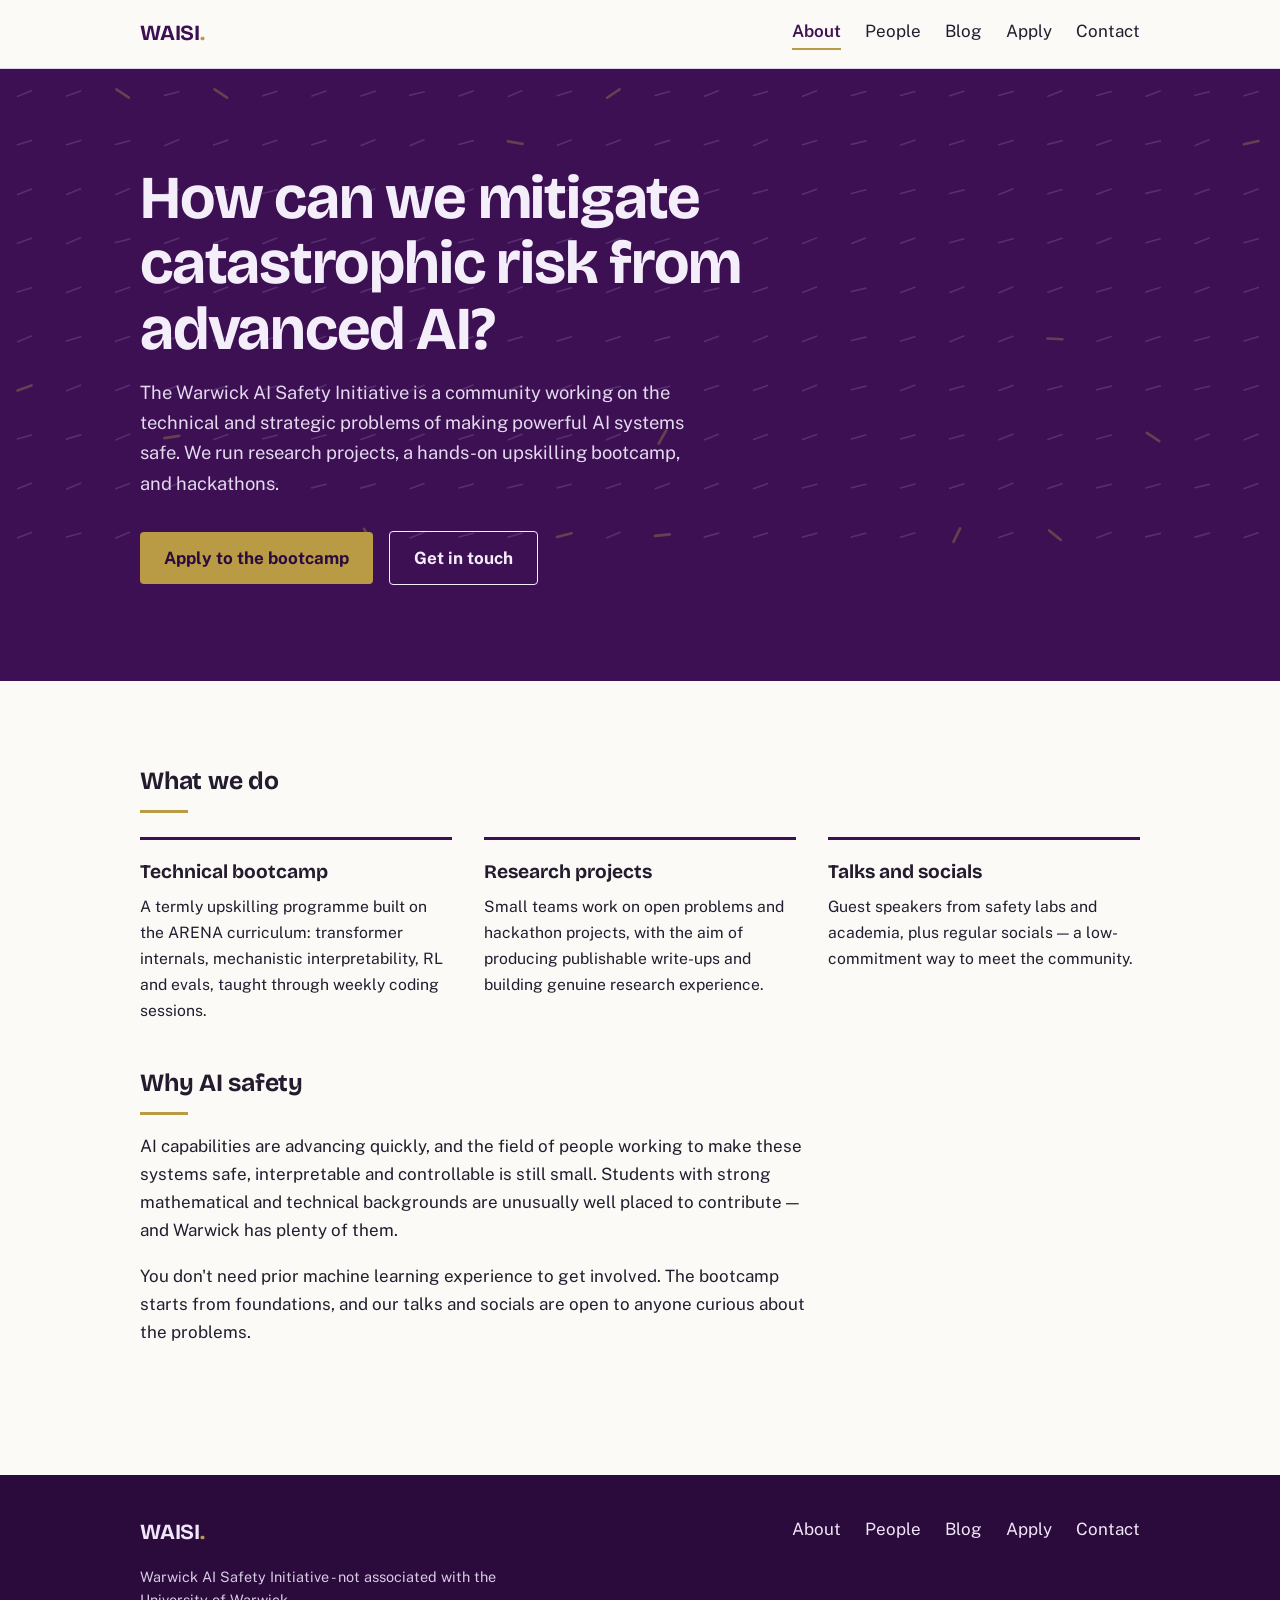
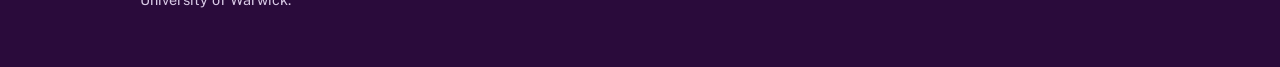
==== index.html @ fafcf180 "Add files via upload" ====
<!DOCTYPE html>
<html lang="en-GB">
<head>
  <meta charset="UTF-8">
  <meta name="viewport" content="width=device-width, initial-scale=1.0">
  <title>Warwick AI Safety Initiative</title>
  <meta name="description" content="WAISI is the University of Warwick's student group for technical AI safety: reading groups, an ARENA-based bootcamp, talks and research projects.">
  <link rel="preconnect" href="https://fonts.googleapis.com">
  <link href="https://fonts.googleapis.com/css2?family=Bricolage+Grotesque:wght@500;700&family=Public+Sans:wght@400;600;700&display=swap" rel="stylesheet">
  <link rel="icon" type="image/svg+xml" href="logo.svg">
  <link rel="stylesheet" href="style.css">
</head>
<body>

<header class="site-header">
  <div class="inner">
    <a class="wordmark" href="index.html">WAISI<span>.</span></a>
    <nav class="site-nav" aria-label="Main">
      <a href="index.html" aria-current="page">About</a>
      <a href="people.html">People</a>
      <a href="https://waisi.substack.com">Blog</a>
      <a href="apply.html">Apply</a>
      <a href="contact.html">Contact</a>
    </nav>
  </div>
</header>

<section class="hero">
  <!-- Decorative "alignment field": tick marks that mostly agree, a few that don't -->
  <svg class="field" id="alignment-field" aria-hidden="true" preserveAspectRatio="xMidYMid slice"></svg>
  <div class="inner">
    <h1>How can we mitigate catastrophic risk from advanced AI?</h1>
    <p>The Warwick AI Safety Initiative is a community working on the technical and strategic problems of making powerful AI systems safe. We run research projects, a hands-on upskilling bootcamp, and hackathons.</p>
    <a class="button" href="apply.html">Apply to the bootcamp</a>
    <a class="button quiet" href="contact.html">Get in touch</a>
  </div>
</section>

<main>
  <h2>What we do</h2>
  <div class="activities">
    <div class="activity">
      <h3>Technical bootcamp</h3>
      <p>A termly upskilling programme built on the ARENA curriculum: transformer internals, mechanistic interpretability, RL and evals, taught through weekly coding sessions.</p>
    </div>
    <div class="activity">
      <h3>Research projects</h3>
      <p>Small teams work on open problems and hackathon projects, with the aim of producing publishable write-ups and building genuine research experience.</p>
    </div>
    <div class="activity">
      <h3>Talks and socials</h3>
      <p>Guest speakers from safety labs and academia, plus regular socials — a low-commitment way to meet the community.</p>
    </div>
  </div>

  <h2>Why AI safety</h2>
  <p>AI capabilities are advancing quickly, and the field of people working to make these systems safe, interpretable and controllable is still small. Students with strong mathematical and technical backgrounds are unusually well placed to contribute — and Warwick has plenty of them.</p>
  <p>You don't need prior machine learning experience to get involved. The bootcamp starts from foundations, and our talks and socials are open to anyone curious about the problems.</p>
</main>

<footer class="site-footer">
  <div class="inner">
    <div>
      <a class="wordmark" href="index.html" style="color:#f0e6f8">WAISI<span>.</span></a>
      <p class="fine">Warwick AI Safety Initiative - not associated with the University of Warwick.</p>
    </div>
    <nav class="site-nav" aria-label="Footer">
      <a href="index.html">About</a>
      <a href="people.html">People</a>
      <a href="https://waisi.substack.com">Blog</a>
      <a href="apply.html">Apply</a>
      <a href="contact.html">Contact</a>
    </nav>
  </div>
</footer>

<script>
/* Hero tick-mark field. Marks near the pointer turn gold and rotate,
   then ease back when it moves away. Decorative only. */
(function () {
  var svg = document.getElementById("alignment-field");
  var hero = document.querySelector(".hero");
  if (!svg || !hero) return;

  var W = 1200, H = 480, gap = 46, len = 14;
  var GOLD = "#b99a45", MUTED = "#8a6aa6";
  var TOUCH = 42;        /* marks this close to the pointer always react (SVG units) */
  var RADIUS = 120;      /* a few "keen" marks also react out to this distance */
  var KEEN = 0.18;       /* fraction of marks that are keen */
  var EXTRA_TURN = 38;   /* max additional rotation in degrees */

  svg.setAttribute("viewBox", "0 0 " + W + " " + H);
  var ns = "http://www.w3.org/2000/svg";
  var marks = [];

  for (var y = gap / 2; y < H; y += gap) {
    for (var x = gap / 2; x < W; x += gap) {
      var stray = Math.random() < 0.07;
      var angle = stray ? Math.random() * 180 : -18 + (Math.random() * 10 - 5);
      var line = document.createElementNS(ns, "line");
      line.setAttribute("x1", -len / 2); line.setAttribute("y1", 0);
      line.setAttribute("x2", len / 2);  line.setAttribute("y2", 0);
      line.style.stroke = stray ? GOLD : MUTED;
      line.style.strokeWidth = stray ? 2.5 : 1.5;
      line.setAttribute("stroke-linecap", "round");
      line.style.transform = "translate(" + x + "px," + y + "px) rotate(" + angle + "deg)";
      line.style.transition = "transform .35s ease, stroke .5s ease, stroke-width .5s ease";
      svg.appendChild(line);
      marks.push({ el: line, x: x, y: y, angle: angle, stray: stray, keen: Math.random() < KEEN });
    }
  }

  if (window.matchMedia("(prefers-reduced-motion: reduce)").matches) return;

  var pt = svg.createSVGPoint(), raf = null, pending = null;

  function apply(e) {
    pt.x = e.clientX; pt.y = e.clientY;
    var ctm = svg.getScreenCTM();
    if (!ctm) return;
    var p = pt.matrixTransform(ctm.inverse());
    for (var i = 0; i < marks.length; i++) {
      var m = marks[i];
      var d = Math.hypot(m.x - p.x, m.y - p.y);
      var reach = m.keen ? RADIUS : TOUCH;
      if (d < reach) {
        var t = 1 - d / reach;
        m.el.style.transform = "translate(" + m.x + "px," + m.y + "px) rotate(" + (m.angle + t * EXTRA_TURN) + "deg)";
        m.el.style.stroke = GOLD;
        m.el.style.strokeWidth = 2.5;
      } else if (!m.stray) {
        m.el.style.transform = "translate(" + m.x + "px," + m.y + "px) rotate(" + m.angle + "deg)";
        m.el.style.stroke = MUTED;
        m.el.style.strokeWidth = 1.5;
      }
    }
  }

  hero.addEventListener("pointermove", function (e) {
    pending = e;
    if (raf) return;
    raf = requestAnimationFrame(function () { raf = null; if (pending) apply(pending); });
  });

  hero.addEventListener("pointerleave", function () {
    for (var i = 0; i < marks.length; i++) {
      var m = marks[i];
      m.el.style.transform = "translate(" + m.x + "px," + m.y + "px) rotate(" + m.angle + "deg)";
      m.el.style.stroke = m.stray ? GOLD : MUTED;
      m.el.style.strokeWidth = m.stray ? 2.5 : 1.5;
    }
  });
})();
</script>

</body>
</html>
---- style.css ----
/* ============================================================
   WAISI — Warwick AI Safety Initiative
   ------------------------------------------------------------
   CUSTOMISE HERE: colours, fonts and spacing all live in the
   variables below. Change a value once and it applies site-wide.
   ============================================================ */

:root {
  /* Colours (Warwick aubergine + gold) */
  --ink: #241c2e;          /* body text */
  --paper: #fbfaf7;        /* page background */
  --aubergine: #3c1053;    /* primary brand colour */
  --aubergine-deep: #2a0b3b;
  --gold: #b99a45;         /* accent */
  --lilac: #efe9f4;        /* tinted surface */
  --line: #ddd5e4;         /* hairlines */

  /* Type */
  --font-display: "Bricolage Grotesque", Georgia, serif;
  --font-body: "Public Sans", system-ui, -apple-system, sans-serif;

  /* Layout */
  --measure: 68ch;         /* max width of running text */
  --page-max: 1080px;      /* max width of the page */
  --pad: clamp(1.25rem, 4vw, 2.5rem);
}

* { box-sizing: border-box; }

html { scroll-behavior: smooth; }
@media (prefers-reduced-motion: reduce) {
  html { scroll-behavior: auto; }
  * { animation: none !important; transition: none !important; }
}

body {
  margin: 0;
  background: var(--paper);
  color: var(--ink);
  font-family: var(--font-body);
  font-size: 1.0625rem;
  line-height: 1.65;
}

a { color: var(--aubergine); text-decoration-thickness: 1px; text-underline-offset: 3px; }
a:hover { color: var(--aubergine-deep); text-decoration-thickness: 2px; }
:focus-visible { outline: 3px solid var(--gold); outline-offset: 2px; }

/* ---------- Header & navigation ---------- */

.site-header {
  border-bottom: 1px solid var(--line);
  background: var(--paper);
}

.site-header .inner {
  max-width: var(--page-max);
  margin: 0 auto;
  padding: 1rem var(--pad);
  display: flex;
  align-items: center;
  justify-content: space-between;
  gap: 1rem;
  flex-wrap: wrap;
}

.wordmark {
  font-family: var(--font-display);
  font-weight: 700;
  font-size: 1.35rem;
  letter-spacing: -0.01em;
  color: var(--aubergine);
  text-decoration: none;
}
.wordmark span { color: var(--gold); }

.site-nav { display: flex; gap: 1.5rem; flex-wrap: wrap; }
.site-nav a {
  text-decoration: none;
  color: var(--ink);
  padding-bottom: 3px;
  border-bottom: 2px solid transparent;
}
.site-nav a:hover { border-bottom-color: var(--line); }
.site-nav a[aria-current="page"] {
  border-bottom-color: var(--gold);
  color: var(--aubergine);
  font-weight: 600;
}

/* ---------- Hero ---------- */

.hero {
  position: relative;
  background: var(--aubergine);
  color: #f4eefa;
  overflow: hidden;
}
.hero .inner {
  position: relative;
  max-width: var(--page-max);
  margin: 0 auto;
  padding: clamp(3rem, 9vw, 6rem) var(--pad);
}
.hero h1 {
  font-family: var(--font-display);
  font-size: clamp(2.2rem, 6vw, 3.8rem);
  line-height: 1.08;
  letter-spacing: -0.02em;
  margin: 0 0 1rem;
  max-width: 16ch;
}
.hero p {
  max-width: 52ch;
  font-size: 1.15rem;
  margin: 0 0 2rem;
  color: #e4d9ee;
}
.hero .field {
  position: absolute;
  inset: 0;
  opacity: 0.35;
  pointer-events: none;
}

.button {
  display: inline-block;
  background: var(--gold);
  color: var(--aubergine-deep);
  font-weight: 700;
  text-decoration: none;
  padding: 0.75rem 1.5rem;
  border-radius: 4px;
}
.button:hover { background: #cbae5c; color: var(--aubergine-deep); }
.button.quiet {
  background: transparent;
  color: inherit;
  border: 1px solid currentColor;
  margin-left: 0.75rem;
}

/* ---------- Page body ---------- */

main { max-width: var(--page-max); margin: 0 auto; padding: 2.5rem var(--pad) 4rem; }

h1.page-title {
  font-family: var(--font-display);
  font-size: clamp(2rem, 5vw, 3rem);
  letter-spacing: -0.02em;
  line-height: 1.1;
  margin: 1rem 0 0.5rem;
}
.page-lede { max-width: var(--measure); font-size: 1.15rem; color: #4a3f57; margin-top: 0; }

h2 {
  font-family: var(--font-display);
  font-size: 1.55rem;
  letter-spacing: -0.01em;
  margin: 2.5rem 0 0.75rem;
}
h2::after {
  content: "";
  display: block;
  width: 3rem;
  height: 3px;
  background: var(--gold);
  margin-top: 0.5rem;
}

p, ul, ol { max-width: var(--measure); }

/* ---------- Activity list (home) ---------- */

.activities { display: grid; grid-template-columns: repeat(auto-fit, minmax(260px, 1fr)); gap: 2rem; margin-top: 1.5rem; }
.activity { border-top: 3px solid var(--aubergine); padding-top: 1rem; }
.activity h3 { font-family: var(--font-display); font-size: 1.2rem; margin: 0 0 0.4rem; }
.activity p { margin: 0; font-size: 0.98rem; }

/* ---------- People ---------- */

.people { display: grid; grid-template-columns: repeat(auto-fill, minmax(230px, 1fr)); gap: 2rem; margin-top: 2rem; }
.person img, .person .placeholder {
  width: 100%;
  aspect-ratio: 1;
  object-fit: cover;
  border-radius: 6px;
  background: var(--lilac);
  display: grid;
  place-items: center;
  color: var(--aubergine);
  font-family: var(--font-display);
  font-size: 2.5rem;
}
.person h3 { font-family: var(--font-display); font-size: 1.15rem; margin: 0.75rem 0 0.1rem; }
.person .role { color: var(--aubergine); font-weight: 600; font-size: 0.95rem; margin: 0 0 0.35rem; }
.person p { font-size: 0.95rem; margin: 0; }

/* ---------- Apply steps ---------- */

.steps { list-style: none; counter-reset: step; padding: 0; margin: 1.5rem 0 0; max-width: var(--measure); }
.steps li {
  counter-increment: step;
  position: relative;
  padding: 0 0 1.75rem 3.5rem;
  border-left: 1px solid var(--line);
  margin-left: 1.1rem;
}
.steps li:last-child { border-left-color: transparent; padding-bottom: 0; }
.steps li::before {
  content: counter(step);
  position: absolute;
  left: -1.15rem;
  top: -0.2rem;
  width: 2.2rem;
  height: 2.2rem;
  border-radius: 50%;
  background: var(--aubergine);
  color: var(--paper);
  font-family: var(--font-display);
  font-weight: 700;
  display: grid;
  place-items: center;
}
.steps h3 { font-family: var(--font-display); font-size: 1.15rem; margin: 0 0 0.25rem; }
.steps p { margin: 0; }

.notice {
  background: var(--lilac);
  border-left: 4px solid var(--gold);
  padding: 1rem 1.25rem;
  max-width: var(--measure);
  border-radius: 0 6px 6px 0;
}

/* ---------- Contact ---------- */

.contact-list { list-style: none; padding: 0; max-width: var(--measure); }
.contact-list li { padding: 1rem 0; border-bottom: 1px solid var(--line); display: flex; gap: 1rem; flex-wrap: wrap; }
.contact-list .label { font-weight: 700; min-width: 8rem; }

/* ---------- Footer ---------- */

.site-footer { background: var(--aubergine-deep); color: #d9cbe6; margin-top: 3rem; }
.site-footer .inner {
  max-width: var(--page-max);
  margin: 0 auto;
  padding: 2.5rem var(--pad);
  display: flex;
  justify-content: space-between;
  gap: 2rem;
  flex-wrap: wrap;
}
.site-footer a { color: #f0e6f8; }
.site-footer .fine { font-size: 0.9rem; max-width: 44ch; }
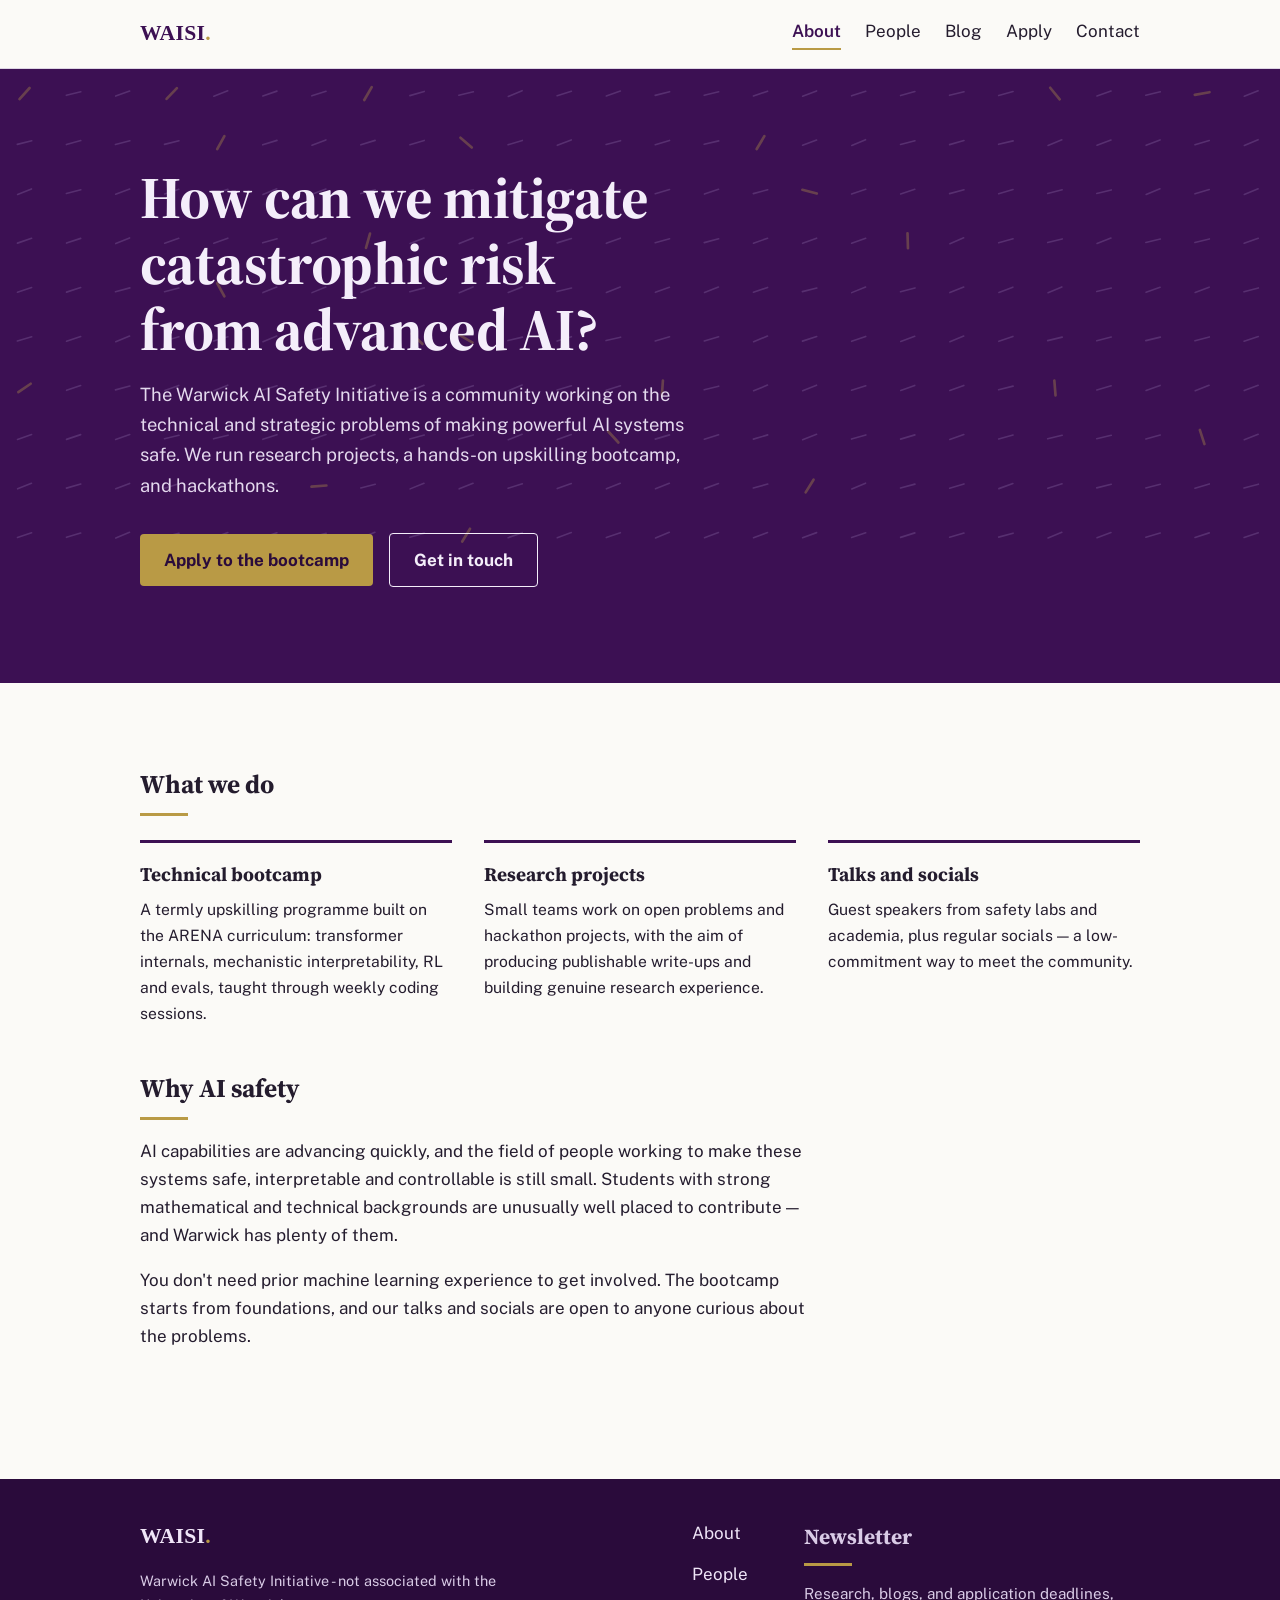
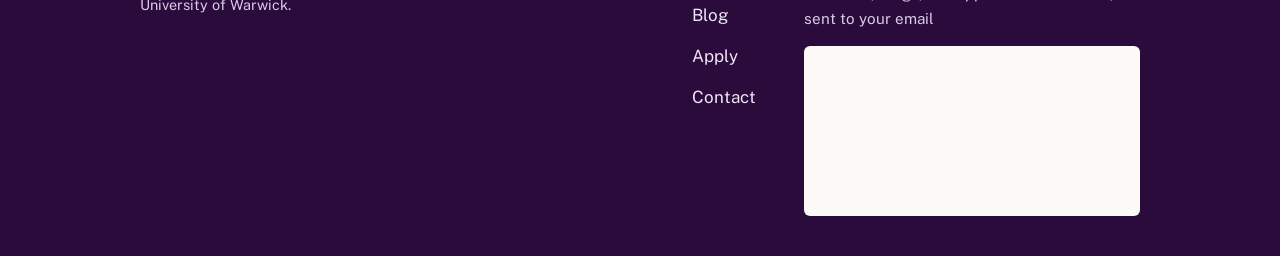
==== commit e3467cdf: "Update index.html" ====
--- a/index.html
+++ b/index.html
@@ -6,7 +6,7 @@
   <title>Warwick AI Safety Initiative</title>
   <meta name="description" content="WAISI is the University of Warwick's student group for technical AI safety: reading groups, an ARENA-based bootcamp, talks and research projects.">
   <link rel="preconnect" href="https://fonts.googleapis.com">
-  <link href="https://fonts.googleapis.com/css2?family=Bricolage+Grotesque:wght@500;700&family=Public+Sans:wght@400;600;700&display=swap" rel="stylesheet">
+  <link href="https://fonts.googleapis.com/css2?family=Public+Sans:wght@400;600;700&family=Source+Serif+4:opsz,wght@8..60,400;8..60,600;8..60,700&display=swap" rel="stylesheet">
   <link rel="icon" type="image/svg+xml" href="logo.svg">
   <link rel="stylesheet" href="style.css">
 </head>
@@ -14,11 +14,11 @@
 
 <header class="site-header">
   <div class="inner">
-    <a class="wordmark" href="index.html">WAISI<span>.</span></a>
+    <a class="wordmark" href="index.html">WAISI<span class="dot">.</span></a>
     <nav class="site-nav" aria-label="Main">
       <a href="index.html" aria-current="page">About</a>
       <a href="people.html">People</a>
-      <a href="https://waisi.substack.com">Blog</a>
+      <a href="https://waisiuk.substack.com">Blog</a>
       <a href="apply.html">Apply</a>
       <a href="contact.html">Contact</a>
     </nav>
@@ -60,17 +60,24 @@
 
 <footer class="site-footer">
   <div class="inner">
-    <div>
-      <a class="wordmark" href="index.html" style="color:#f0e6f8">WAISI<span>.</span></a>
+    <div class="brand">
+      <a class="wordmark wordmark-light" href="index.html">WAISI<span class="dot">.</span></a>
       <p class="fine">Warwick AI Safety Initiative - not associated with the University of Warwick.</p>
     </div>
     <nav class="site-nav" aria-label="Footer">
       <a href="index.html">About</a>
       <a href="people.html">People</a>
-      <a href="https://waisi.substack.com">Blog</a>
+      <a href="https://waisiuk.substack.com">Blog</a>
       <a href="apply.html">Apply</a>
       <a href="contact.html">Contact</a>
     </nav>
+
+    <div class="newsletter">
+      <h2>Newsletter</h2>
+      <p>Research, blogs, and application deadlines, sent to your email</p>
+      <iframe src="https://waisiuk.substack.com/embed" title="Subscribe to the WAISI newsletter" loading="lazy" scrolling="no"></iframe>
+    </div>
+
   </div>
 </footer>
 
--- a/style.css
+++ b/style.css
@@ -15,8 +15,12 @@
   --lilac: #efe9f4;        /* tinted surface */
   --line: #ddd5e4;         /* hairlines */
 
-  /* Type */
-  --font-display: "Bricolage Grotesque", Georgia, serif;
+  /* Type
+     --font-logo must stay identical to the font-family in logo.svg, so the
+     wordmark and the W in the logo tile resolve to the same face on every
+     device. If you change one, change the other. */
+  --font-logo: Georgia, "Times New Roman", serif;
+  --font-display: "Source Serif 4", Georgia, serif;
   --font-body: "Public Sans", system-ui, -apple-system, sans-serif;
 
   /* Layout */
@@ -65,16 +69,17 @@
 }
 
 .wordmark {
-  font-family: var(--font-display);
+  font-family: var(--font-logo);
   font-weight: 700;
   font-size: 1.35rem;
-  letter-spacing: -0.01em;
+  letter-spacing: 0.015em;   /* serif capitals need a little air */
   color: var(--aubergine);
   text-decoration: none;
 }
-.wordmark span { color: var(--gold); }
-
-.site-nav { display: flex; gap: 1.5rem; flex-wrap: wrap; }
+.wordmark .dot { color: var(--gold); }
+.wordmark-light { color: #f0e6f8; }
+
+.site-nav { display: flex; align-items: flex-start; gap: 1.5rem; flex-wrap: wrap; }
 .site-nav a {
   text-decoration: none;
   color: var(--ink);
@@ -104,11 +109,11 @@
 }
 .hero h1 {
   font-family: var(--font-display);
-  font-size: clamp(2.2rem, 6vw, 3.8rem);
-  line-height: 1.08;
-  letter-spacing: -0.02em;
+  font-size: clamp(2.2rem, 6vw, 3.7rem);
+  line-height: 1.12;
+  letter-spacing: -0.01em;
   margin: 0 0 1rem;
-  max-width: 16ch;
+  max-width: 18ch;
 }
 .hero p {
   max-width: 52ch;
@@ -147,16 +152,16 @@
 h1.page-title {
   font-family: var(--font-display);
   font-size: clamp(2rem, 5vw, 3rem);
-  letter-spacing: -0.02em;
-  line-height: 1.1;
+  letter-spacing: -0.01em;
+  line-height: 1.15;
   margin: 1rem 0 0.5rem;
 }
 .page-lede { max-width: var(--measure); font-size: 1.15rem; color: #4a3f57; margin-top: 0; }
 
 h2 {
   font-family: var(--font-display);
-  font-size: 1.55rem;
-  letter-spacing: -0.01em;
+  font-size: 1.6rem;
+  letter-spacing: 0;
   margin: 2.5rem 0 0.75rem;
 }
 h2::after {
@@ -246,10 +251,29 @@
   max-width: var(--page-max);
   margin: 0 auto;
   padding: 2.5rem var(--pad);
-  display: flex;
-  justify-content: space-between;
-  gap: 2rem;
-  flex-wrap: wrap;
-}
+  display: grid;
+  grid-template-columns: minmax(0, 1fr) auto minmax(17rem, 21rem);
+  gap: 2rem 3rem;
+  align-items: start;
+}
+/* Footer links read as a column here, which keeps all three blocks on one row */
+.site-footer .site-nav { flex-direction: column; gap: 0.5rem; }
 .site-footer a { color: #f0e6f8; }
-.site-footer .fine { font-size: 0.9rem; max-width: 44ch; }
+.site-footer .fine { font-size: 0.9rem; max-width: 44ch; margin-bottom: 0; }
+
+.newsletter h2 { margin-top: 0; font-size: 1.35rem; }
+.newsletter p { font-size: 0.95rem; }
+.newsletter iframe {
+  width: 100%;
+  height: 170px;
+  border: 0;
+  border-radius: 6px;
+  display: block;
+  background: var(--paper);
+}
+
+/* Stack into one column once the three footer blocks stop fitting side by side */
+@media (max-width: 820px) {
+  .site-footer .inner { grid-template-columns: minmax(0, 1fr); }
+  .site-footer .site-nav { flex-direction: row; gap: 0.75rem 1.5rem; }
+}
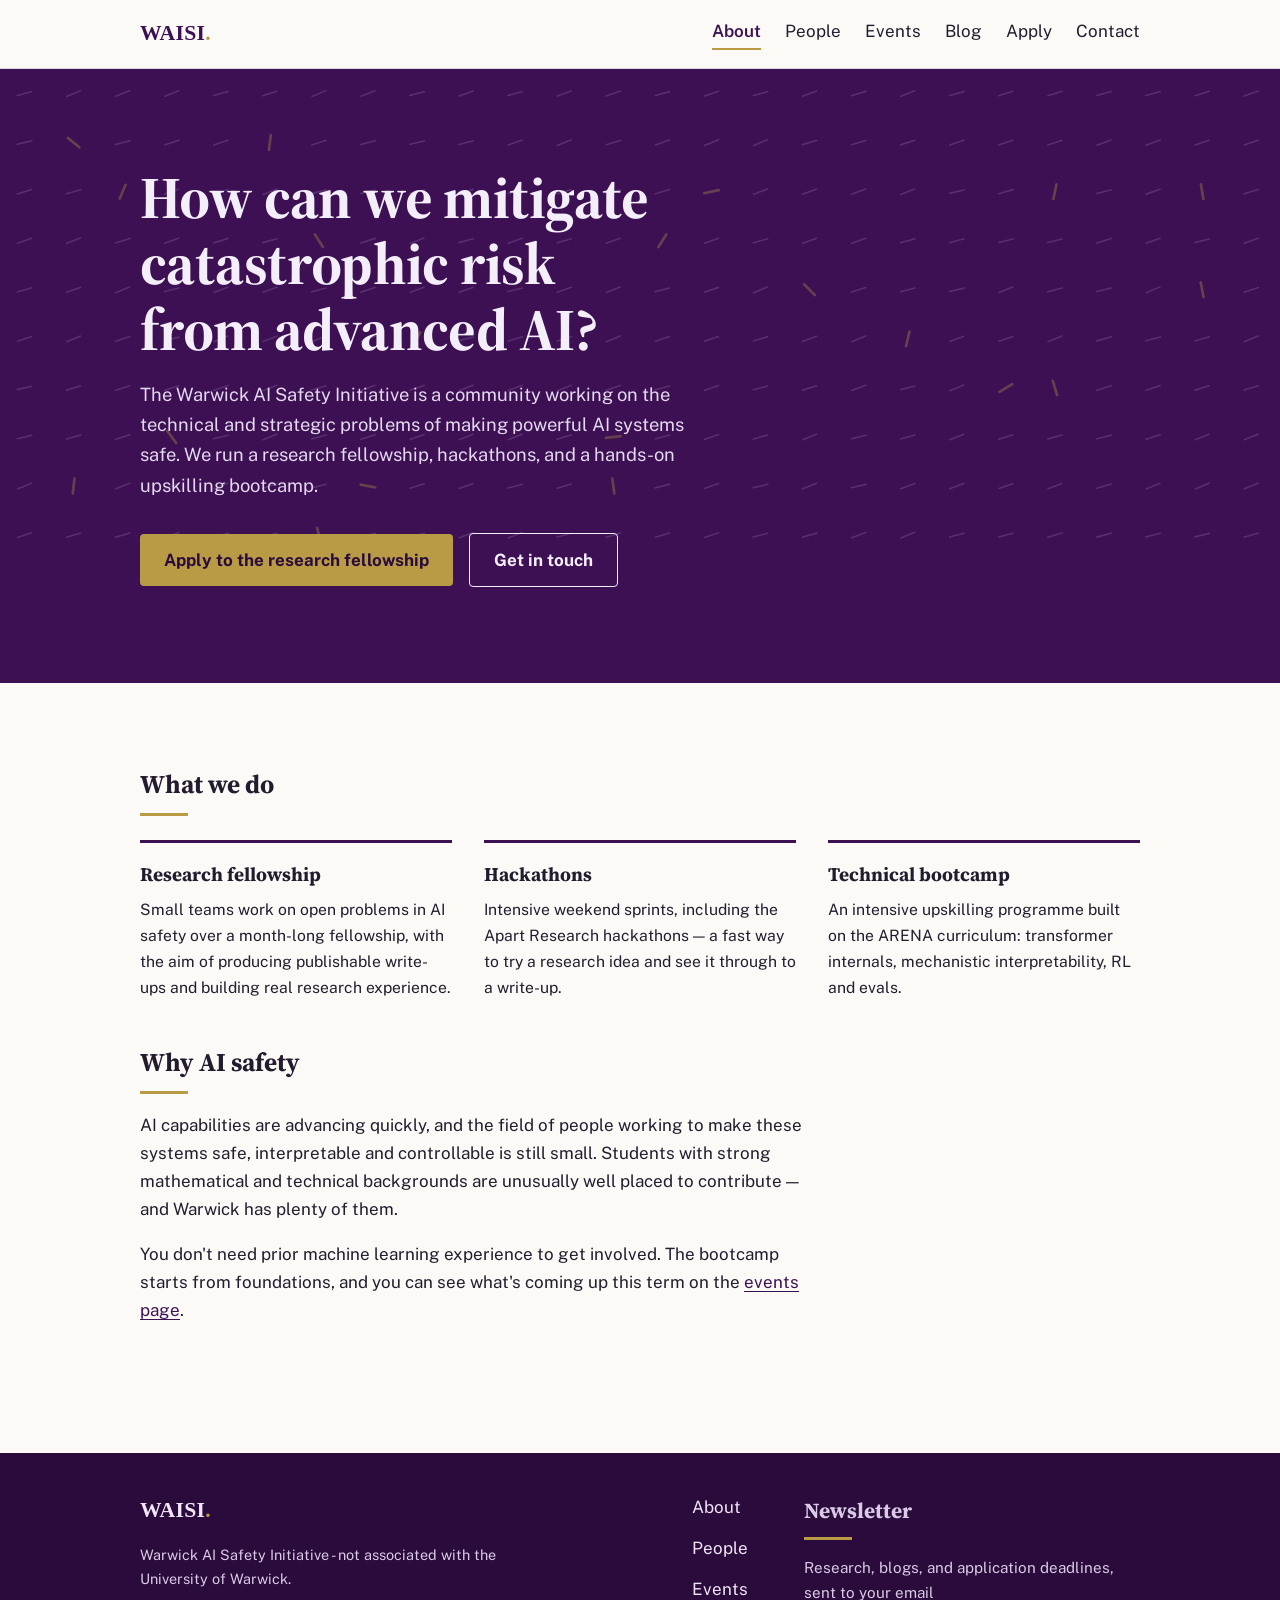
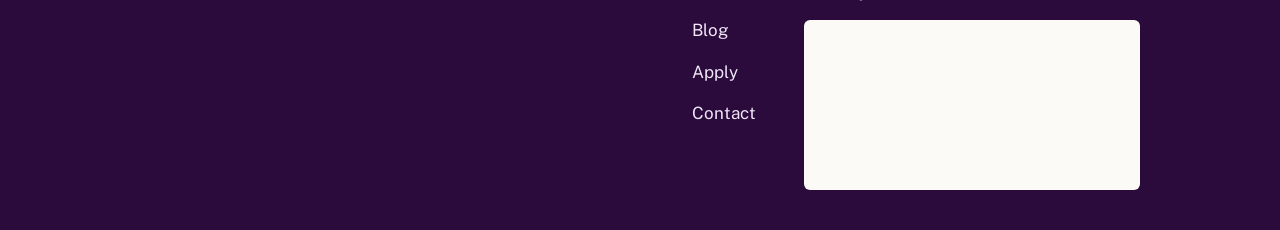
==== commit 5ec6babb: "Update index.html" ====
--- a/index.html
+++ b/index.html
@@ -4,7 +4,7 @@
   <meta charset="UTF-8">
   <meta name="viewport" content="width=device-width, initial-scale=1.0">
   <title>Warwick AI Safety Initiative</title>
-  <meta name="description" content="WAISI is the University of Warwick's student group for technical AI safety: reading groups, an ARENA-based bootcamp, talks and research projects.">
+  <meta name="description" content="WAISI is a Warwick-based group for technical AI safety: bootcamps, hackathons and research projects.">
   <link rel="preconnect" href="https://fonts.googleapis.com">
   <link href="https://fonts.googleapis.com/css2?family=Public+Sans:wght@400;600;700&family=Source+Serif+4:opsz,wght@8..60,400;8..60,600;8..60,700&display=swap" rel="stylesheet">
   <link rel="icon" type="image/svg+xml" href="logo.svg">
@@ -18,6 +18,7 @@
     <nav class="site-nav" aria-label="Main">
       <a href="index.html" aria-current="page">About</a>
       <a href="people.html">People</a>
+      <a href="events.html">Events</a>
       <a href="https://waisiuk.substack.com">Blog</a>
       <a href="apply.html">Apply</a>
       <a href="contact.html">Contact</a>
@@ -30,8 +31,8 @@
   <svg class="field" id="alignment-field" aria-hidden="true" preserveAspectRatio="xMidYMid slice"></svg>
   <div class="inner">
     <h1>How can we mitigate catastrophic risk from advanced AI?</h1>
-    <p>The Warwick AI Safety Initiative is a community working on the technical and strategic problems of making powerful AI systems safe. We run research projects, a hands-on upskilling bootcamp, and hackathons.</p>
-    <a class="button" href="apply.html">Apply to the bootcamp</a>
+    <p>The Warwick AI Safety Initiative is a community working on the technical and strategic problems of making powerful AI systems safe. We run a research fellowship, hackathons, and a hands-on upskilling bootcamp.</p>
+    <a class="button" href="apply.html">Apply to the research fellowship</a>
     <a class="button quiet" href="contact.html">Get in touch</a>
   </div>
 </section>
@@ -40,22 +41,22 @@
   <h2>What we do</h2>
   <div class="activities">
     <div class="activity">
-      <h3>Technical bootcamp</h3>
-      <p>A termly upskilling programme built on the ARENA curriculum: transformer internals, mechanistic interpretability, RL and evals, taught through weekly coding sessions.</p>
+      <h3>Research fellowship</h3>
+      <p>Small teams work on open problems in AI safety over a month-long fellowship, with the aim of producing publishable write-ups and building real research experience.</p>
     </div>
     <div class="activity">
-      <h3>Research projects</h3>
-      <p>Small teams work on open problems and hackathon projects, with the aim of producing publishable write-ups and building genuine research experience.</p>
+      <h3>Hackathons</h3>
+      <p>Intensive weekend sprints, including the Apart Research hackathons — a fast way to try a research idea and see it through to a write-up.</p>
     </div>
     <div class="activity">
-      <h3>Talks and socials</h3>
-      <p>Guest speakers from safety labs and academia, plus regular socials — a low-commitment way to meet the community.</p>
+      <h3>Technical bootcamp</h3>
+      <p>An intensive upskilling programme built on the ARENA curriculum: transformer internals, mechanistic interpretability, RL and evals.</p>
     </div>
   </div>
 
   <h2>Why AI safety</h2>
   <p>AI capabilities are advancing quickly, and the field of people working to make these systems safe, interpretable and controllable is still small. Students with strong mathematical and technical backgrounds are unusually well placed to contribute — and Warwick has plenty of them.</p>
-  <p>You don't need prior machine learning experience to get involved. The bootcamp starts from foundations, and our talks and socials are open to anyone curious about the problems.</p>
+  <p>You don't need prior machine learning experience to get involved. The bootcamp starts from foundations, and you can see what's coming up this term on the <a href="events.html">events page</a>.</p>
 </main>
 
 <footer class="site-footer">
@@ -67,6 +68,7 @@
     <nav class="site-nav" aria-label="Footer">
       <a href="index.html">About</a>
       <a href="people.html">People</a>
+      <a href="events.html">Events</a>
       <a href="https://waisiuk.substack.com">Blog</a>
       <a href="apply.html">Apply</a>
       <a href="contact.html">Contact</a>
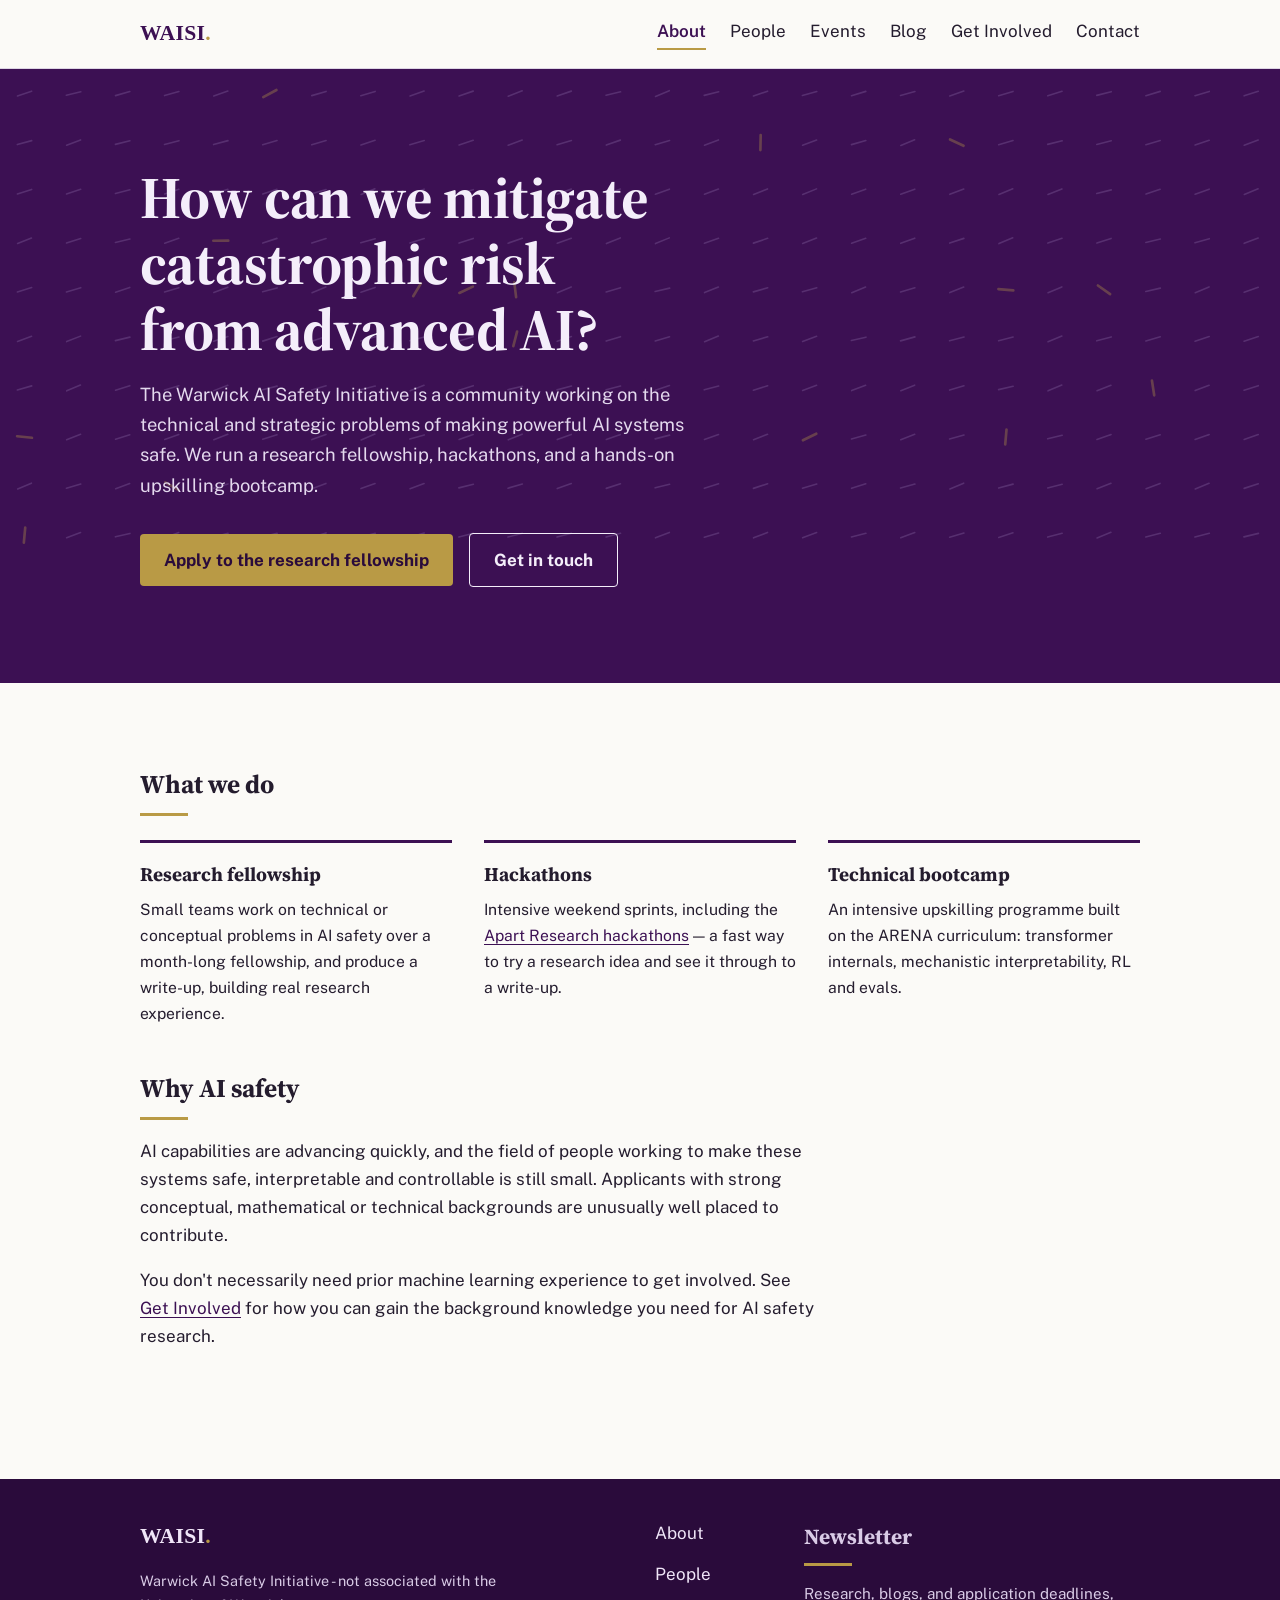
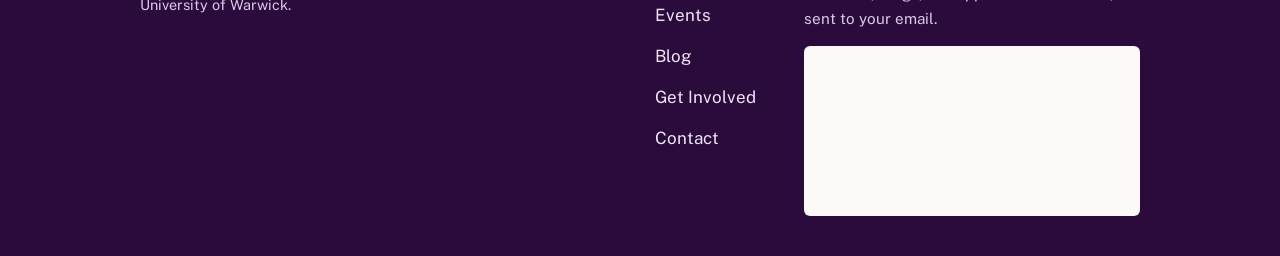
==== commit cc4e3a94: "Update index.html" ====
--- a/index.html
+++ b/index.html
@@ -20,7 +20,7 @@
       <a href="people.html">People</a>
       <a href="events.html">Events</a>
       <a href="https://waisiuk.substack.com">Blog</a>
-      <a href="apply.html">Apply</a>
+      <a href="get-involved.html">Get Involved</a>
       <a href="contact.html">Contact</a>
     </nav>
   </div>
@@ -32,7 +32,7 @@
   <div class="inner">
     <h1>How can we mitigate catastrophic risk from advanced AI?</h1>
     <p>The Warwick AI Safety Initiative is a community working on the technical and strategic problems of making powerful AI systems safe. We run a research fellowship, hackathons, and a hands-on upskilling bootcamp.</p>
-    <a class="button" href="apply.html">Apply to the research fellowship</a>
+    <a class="button" href="get-involved.html">Apply to the research fellowship</a>
     <a class="button quiet" href="contact.html">Get in touch</a>
   </div>
 </section>
@@ -42,11 +42,11 @@
   <div class="activities">
     <div class="activity">
       <h3>Research fellowship</h3>
-      <p>Small teams work on open problems in AI safety over a month-long fellowship, with the aim of producing publishable write-ups and building real research experience.</p>
+      <p>Small teams work on technical or conceptual problems in AI safety over a month-long fellowship, and produce a write-up, building real research experience.</p>
     </div>
     <div class="activity">
       <h3>Hackathons</h3>
-      <p>Intensive weekend sprints, including the Apart Research hackathons — a fast way to try a research idea and see it through to a write-up.</p>
+      <p>Intensive weekend sprints, including the <a href = "https://apartresearch.com/sprints">Apart Research hackathons</a> — a fast way to try a research idea and see it through to a write-up.</p>
     </div>
     <div class="activity">
       <h3>Technical bootcamp</h3>
@@ -55,8 +55,8 @@
   </div>
 
   <h2>Why AI safety</h2>
-  <p>AI capabilities are advancing quickly, and the field of people working to make these systems safe, interpretable and controllable is still small. Students with strong mathematical and technical backgrounds are unusually well placed to contribute — and Warwick has plenty of them.</p>
-  <p>You don't need prior machine learning experience to get involved. The bootcamp starts from foundations, and you can see what's coming up this term on the <a href="events.html">events page</a>.</p>
+  <p>AI capabilities are advancing quickly, and the field of people working to make these systems safe, interpretable and controllable is still small. Applicants with strong conceptual, mathematical or technical backgrounds are unusually well placed to contribute.</p>
+  <p>You don't necessarily need prior machine learning experience to get involved. See <a href="get-involved.html">Get Involved</a> for how you can gain the background knowledge you need for AI safety research.</p>
 </main>
 
 <footer class="site-footer">
@@ -70,13 +70,13 @@
       <a href="people.html">People</a>
       <a href="events.html">Events</a>
       <a href="https://waisiuk.substack.com">Blog</a>
-      <a href="apply.html">Apply</a>
+      <a href="get-involved.html">Get Involved</a>
       <a href="contact.html">Contact</a>
     </nav>
 
     <div class="newsletter">
       <h2>Newsletter</h2>
-      <p>Research, blogs, and application deadlines, sent to your email</p>
+      <p>Research, blogs, and application deadlines, sent to your email.</p>
       <iframe src="https://waisiuk.substack.com/embed" title="Subscribe to the WAISI newsletter" loading="lazy" scrolling="no"></iframe>
     </div>
 
--- a/style.css
+++ b/style.css
@@ -200,6 +200,19 @@
 .person h3 { font-family: var(--font-display); font-size: 1.15rem; margin: 0.75rem 0 0.1rem; }
 .person .role { color: var(--aubergine); font-weight: 600; font-size: 0.95rem; margin: 0 0 0.35rem; }
 .person p { font-size: 0.95rem; margin: 0; }
+
+/* ---------- Events ---------- */
+
+.events-figure { margin: 2rem 0 0; }
+.events-figure img {
+  display: block;
+  width: 100%;
+  height: auto;
+  border: 1px solid var(--line);
+  border-radius: 6px;
+  background: #fff;
+}
+.events-figure figcaption { font-size: 0.9rem; color: #4a3f57; margin-top: 0.6rem; }
 
 /* ---------- Apply steps ---------- */
 
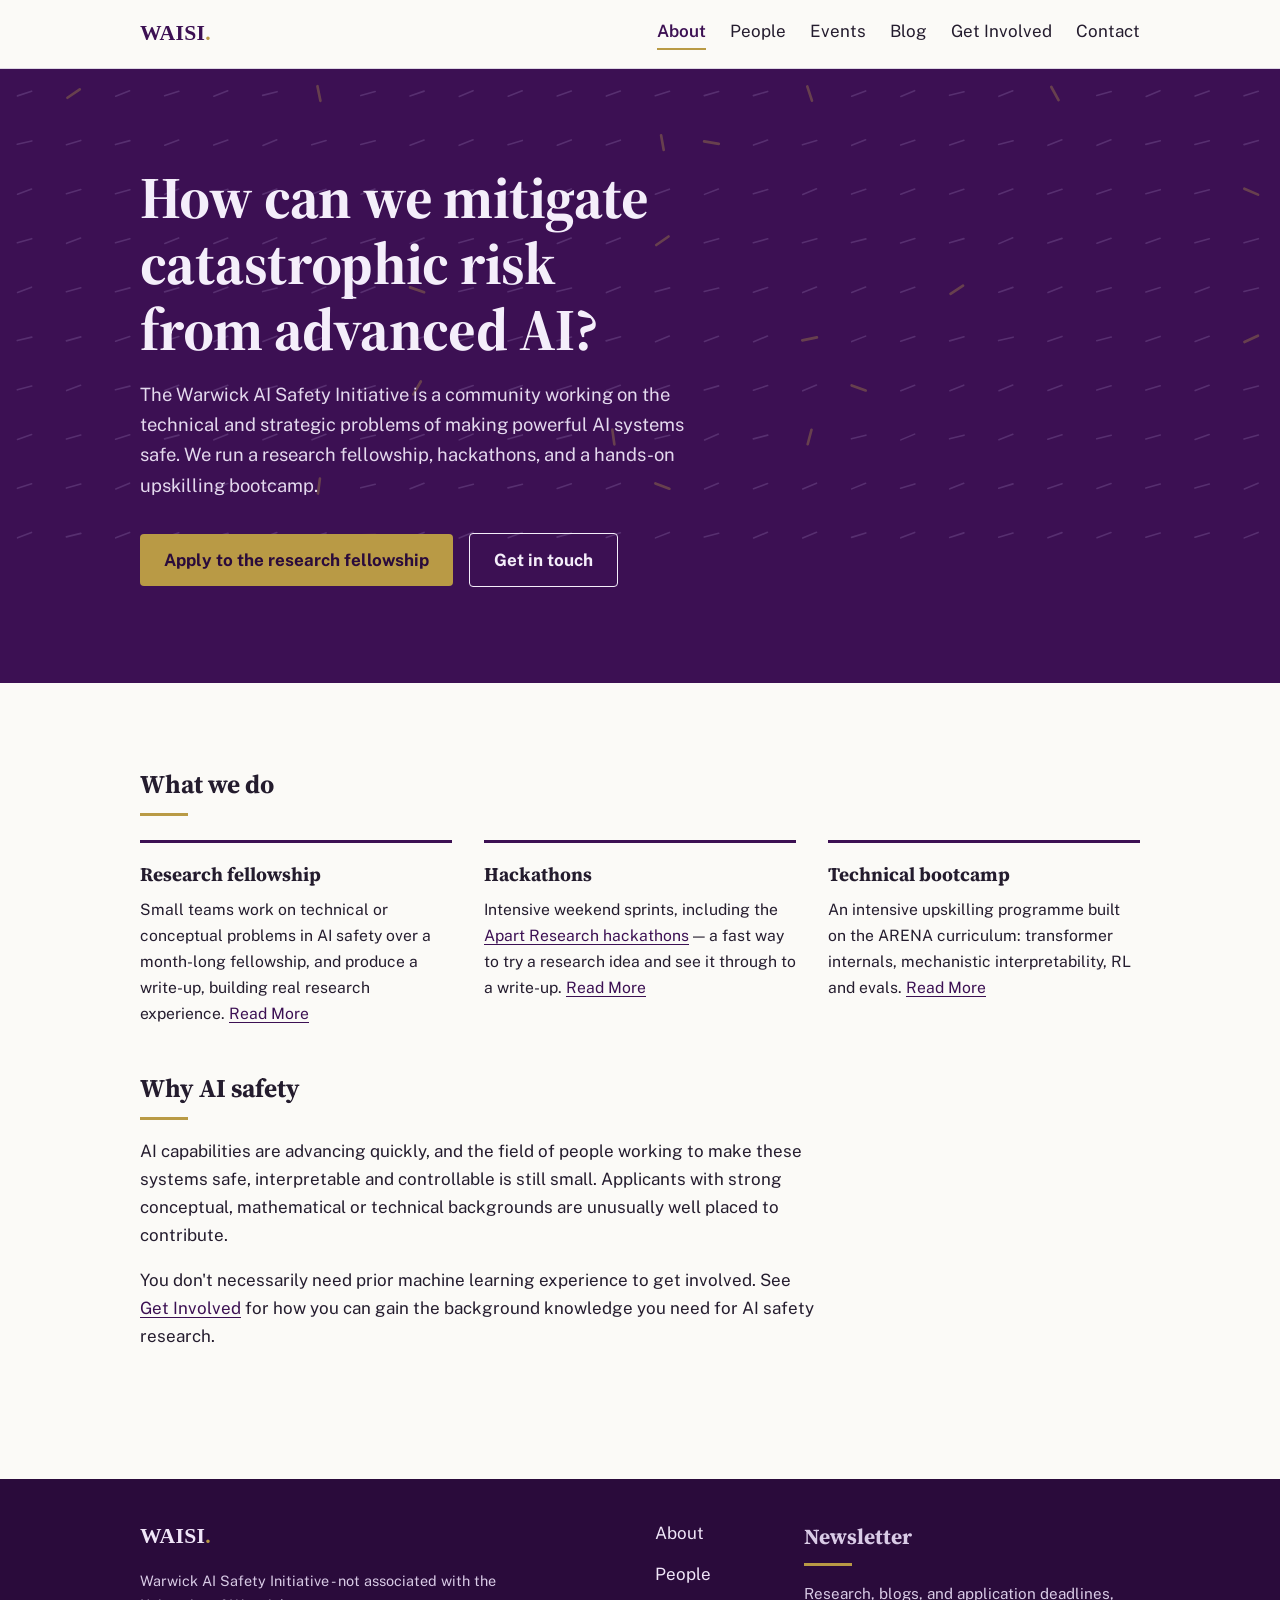
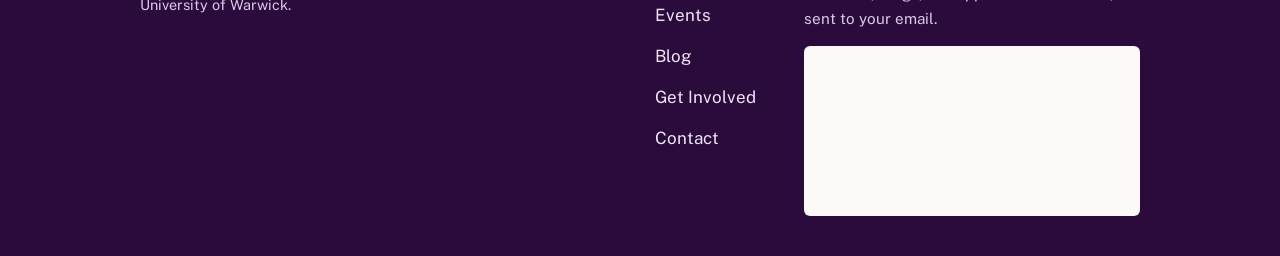
==== commit 6be795e0: "Update index.html" ====
--- a/index.html
+++ b/index.html
@@ -4,7 +4,7 @@
   <meta charset="UTF-8">
   <meta name="viewport" content="width=device-width, initial-scale=1.0">
   <title>Warwick AI Safety Initiative</title>
-  <meta name="description" content="WAISI is a Warwick-based group for technical AI safety: bootcamps, hackathons and research projects.">
+  <meta name="description" content="WAISI is a Warwick-based group for AI safety, running bootcamps, hackathons and research projects.">
   <link rel="preconnect" href="https://fonts.googleapis.com">
   <link href="https://fonts.googleapis.com/css2?family=Public+Sans:wght@400;600;700&family=Source+Serif+4:opsz,wght@8..60,400;8..60,600;8..60,700&display=swap" rel="stylesheet">
   <link rel="icon" type="image/svg+xml" href="logo.svg">
@@ -42,15 +42,15 @@
   <div class="activities">
     <div class="activity">
       <h3>Research fellowship</h3>
-      <p>Small teams work on technical or conceptual problems in AI safety over a month-long fellowship, and produce a write-up, building real research experience.</p>
+      <p>Small teams work on technical or conceptual problems in AI safety over a month-long fellowship, and produce a write-up, building real research experience. <a href="get-involved.html">Read More</a></p>
     </div>
     <div class="activity">
       <h3>Hackathons</h3>
-      <p>Intensive weekend sprints, including the <a href = "https://apartresearch.com/sprints">Apart Research hackathons</a> — a fast way to try a research idea and see it through to a write-up.</p>
+      <p>Intensive weekend sprints, including the <a href = "https://apartresearch.com/sprints">Apart Research hackathons</a> — a fast way to try a research idea and see it through to a write-up. <a href="get-involved.html">Read More</a></p>
     </div>
     <div class="activity">
       <h3>Technical bootcamp</h3>
-      <p>An intensive upskilling programme built on the ARENA curriculum: transformer internals, mechanistic interpretability, RL and evals.</p>
+      <p>An intensive upskilling programme built on the ARENA curriculum: transformer internals, mechanistic interpretability, RL and evals. <a href="get-involved.html">Read More</a></p>
     </div>
   </div>
 
--- a/style.css
+++ b/style.css
@@ -187,7 +187,7 @@
 .people { display: grid; grid-template-columns: repeat(auto-fill, minmax(230px, 1fr)); gap: 2rem; margin-top: 2rem; }
 .person img, .person .placeholder {
   width: 100%;
-  aspect-ratio: 1;
+  aspect-ratio: 1.5;
   object-fit: cover;
   border-radius: 6px;
   background: var(--lilac);
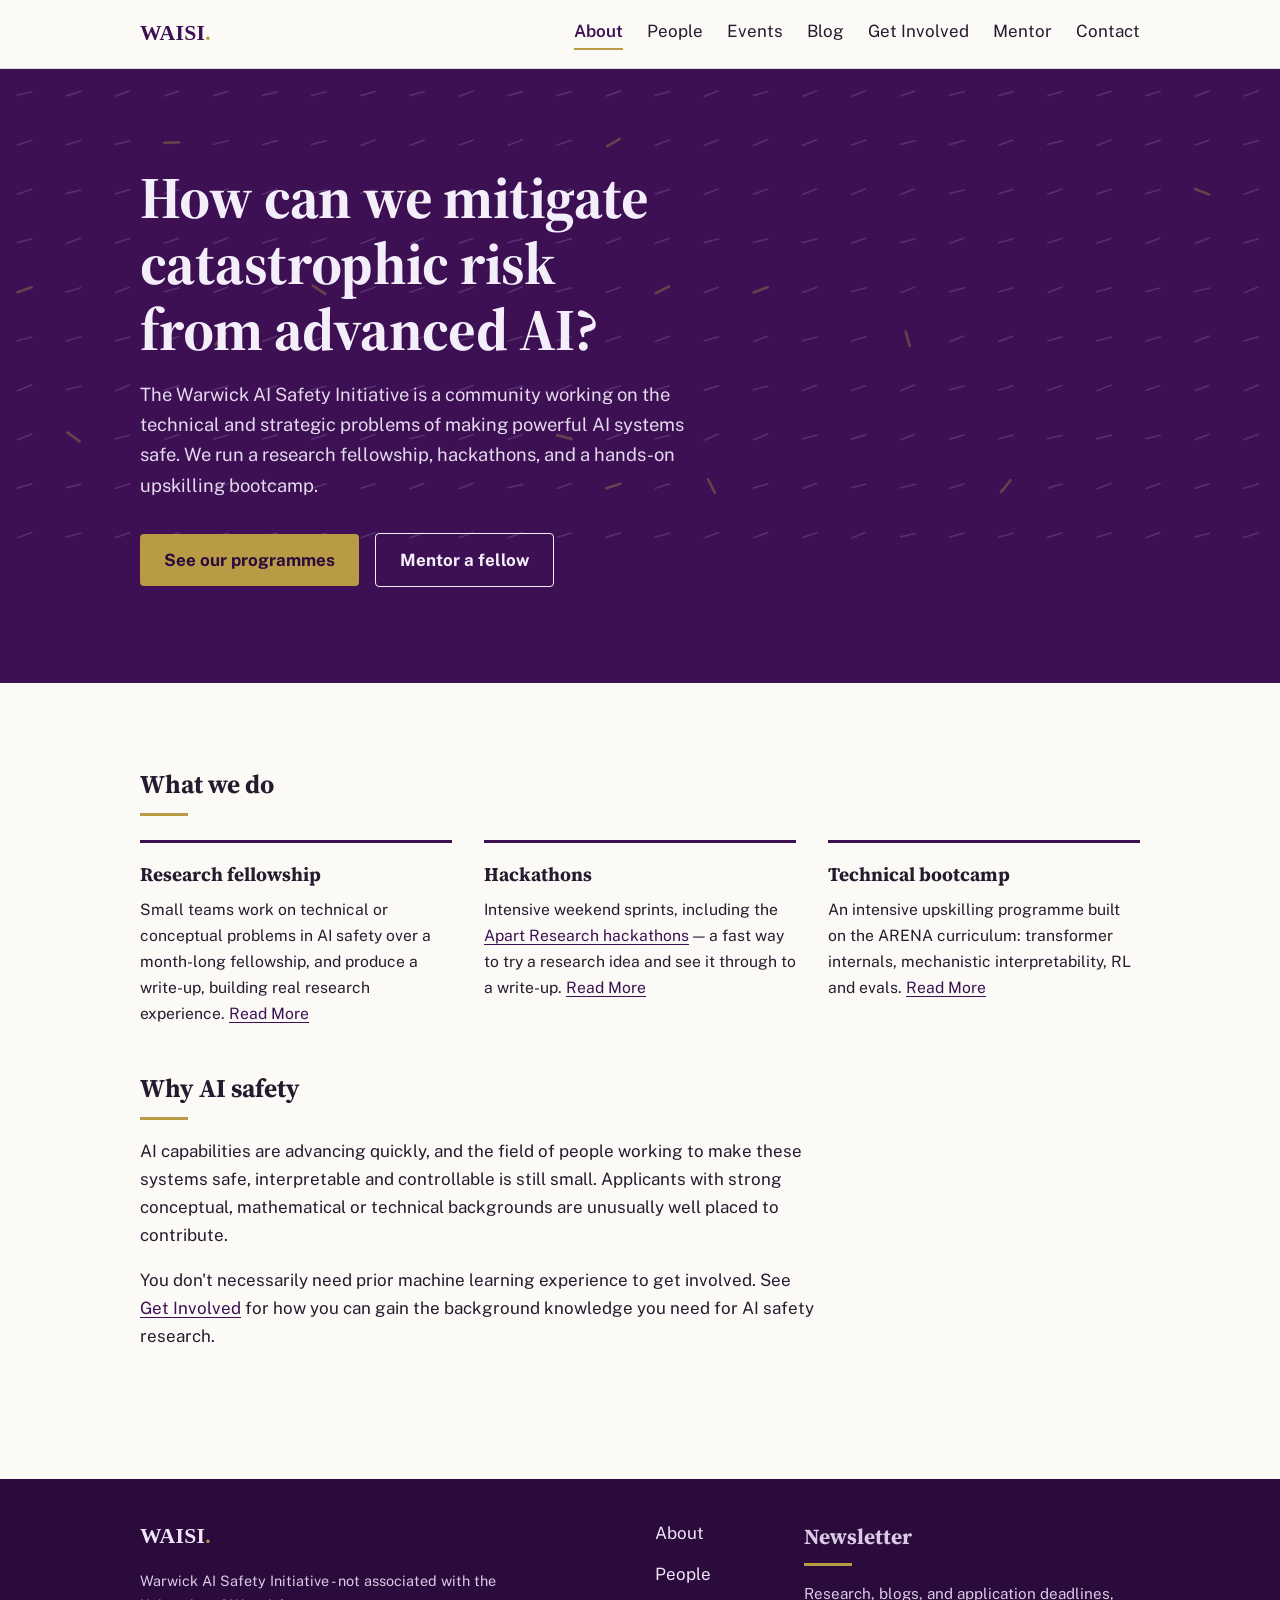
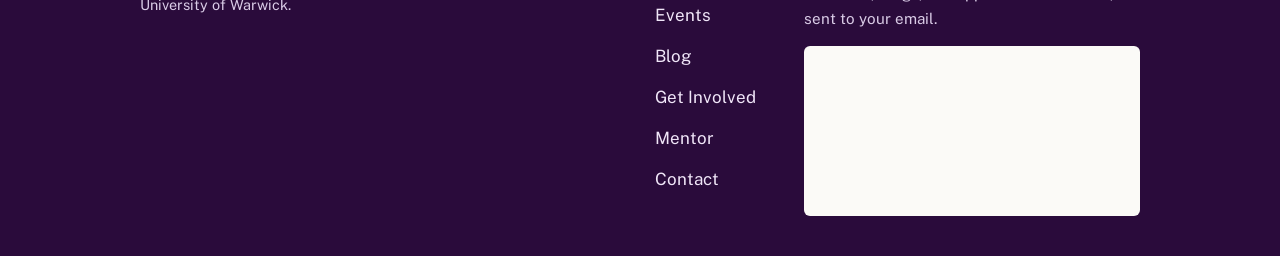
==== commit 9be6e6f4: "Add files via upload" ====
--- a/index.html
+++ b/index.html
@@ -4,10 +4,26 @@
   <meta charset="UTF-8">
   <meta name="viewport" content="width=device-width, initial-scale=1.0">
   <title>Warwick AI Safety Initiative</title>
-  <meta name="description" content="WAISI is a Warwick-based group for AI safety, running bootcamps, hackathons and research projects.">
+  <meta name="description" content="WAISI is a Warwick-based community working on AI safety. We run a research fellowship, hackathons and a hands-on technical bootcamp.">
+  <link rel="canonical" href="https://waisi.uk/">
+
+  <!-- Link previews (Discord, WhatsApp, Substack, X). Update og:image if you
+       replace images/og.png. -->
+  <meta property="og:type" content="website">
+  <meta property="og:site_name" content="Warwick AI Safety Initiative">
+  <meta property="og:title" content="Warwick AI Safety Initiative">
+  <meta property="og:description" content="WAISI is a Warwick-based community working on AI safety. We run a research fellowship, hackathons and a hands-on technical bootcamp.">
+  <meta property="og:url" content="https://waisi.uk/">
+  <meta property="og:image" content="https://waisi.uk/images/og.png">
+  <meta property="og:image:width" content="1200">
+  <meta property="og:image:height" content="630">
+  <meta name="twitter:card" content="summary_large_image">
+
   <link rel="preconnect" href="https://fonts.googleapis.com">
+  <link rel="preconnect" href="https://fonts.gstatic.com" crossorigin>
   <link href="https://fonts.googleapis.com/css2?family=Public+Sans:wght@400;600;700&family=Source+Serif+4:opsz,wght@8..60,400;8..60,600;8..60,700&display=swap" rel="stylesheet">
   <link rel="icon" type="image/svg+xml" href="logo.svg">
+  <link rel="apple-touch-icon" href="images/icon-180.png">
   <link rel="stylesheet" href="style.css">
 </head>
 <body>
@@ -21,6 +37,7 @@
       <a href="events.html">Events</a>
       <a href="https://waisiuk.substack.com">Blog</a>
       <a href="get-involved.html">Get Involved</a>
+      <a href="mentors.html">Mentor</a>
       <a href="contact.html">Contact</a>
     </nav>
   </div>
@@ -32,8 +49,8 @@
   <div class="inner">
     <h1>How can we mitigate catastrophic risk from advanced AI?</h1>
     <p>The Warwick AI Safety Initiative is a community working on the technical and strategic problems of making powerful AI systems safe. We run a research fellowship, hackathons, and a hands-on upskilling bootcamp.</p>
-    <a class="button" href="get-involved.html">Apply to the research fellowship</a>
-    <a class="button quiet" href="contact.html">Get in touch</a>
+    <a class="button" href="get-involved.html">See our programmes</a>
+    <a class="button quiet" href="mentors.html">Mentor a fellow</a>
   </div>
 </section>
 
@@ -71,6 +88,7 @@
       <a href="events.html">Events</a>
       <a href="https://waisiuk.substack.com">Blog</a>
       <a href="get-involved.html">Get Involved</a>
+      <a href="mentors.html">Mentor</a>
       <a href="contact.html">Contact</a>
     </nav>
 
--- a/style.css
+++ b/style.css
@@ -1,292 +1,421 @@
-/* ============================================================
-   WAISI — Warwick AI Safety Initiative
-   ------------------------------------------------------------
-   CUSTOMISE HERE: colours, fonts and spacing all live in the
-   variables below. Change a value once and it applies site-wide.
-   ============================================================ */
-
-:root {
-  /* Colours (Warwick aubergine + gold) */
-  --ink: #241c2e;          /* body text */
-  --paper: #fbfaf7;        /* page background */
-  --aubergine: #3c1053;    /* primary brand colour */
-  --aubergine-deep: #2a0b3b;
-  --gold: #b99a45;         /* accent */
-  --lilac: #efe9f4;        /* tinted surface */
-  --line: #ddd5e4;         /* hairlines */
-
-  /* Type
-     --font-logo must stay identical to the font-family in logo.svg, so the
-     wordmark and the W in the logo tile resolve to the same face on every
-     device. If you change one, change the other. */
-  --font-logo: Georgia, "Times New Roman", serif;
-  --font-display: "Source Serif 4", Georgia, serif;
-  --font-body: "Public Sans", system-ui, -apple-system, sans-serif;
-
-  /* Layout */
-  --measure: 68ch;         /* max width of running text */
-  --page-max: 1080px;      /* max width of the page */
-  --pad: clamp(1.25rem, 4vw, 2.5rem);
-}
-
-* { box-sizing: border-box; }
-
-html { scroll-behavior: smooth; }
-@media (prefers-reduced-motion: reduce) {
-  html { scroll-behavior: auto; }
-  * { animation: none !important; transition: none !important; }
-}
-
-body {
-  margin: 0;
-  background: var(--paper);
-  color: var(--ink);
-  font-family: var(--font-body);
-  font-size: 1.0625rem;
-  line-height: 1.65;
-}
-
-a { color: var(--aubergine); text-decoration-thickness: 1px; text-underline-offset: 3px; }
-a:hover { color: var(--aubergine-deep); text-decoration-thickness: 2px; }
-:focus-visible { outline: 3px solid var(--gold); outline-offset: 2px; }
-
-/* ---------- Header & navigation ---------- */
-
-.site-header {
-  border-bottom: 1px solid var(--line);
-  background: var(--paper);
-}
-
-.site-header .inner {
-  max-width: var(--page-max);
-  margin: 0 auto;
-  padding: 1rem var(--pad);
+/* ============================================================
+   WAISI — Warwick AI Safety Initiative
+   ------------------------------------------------------------
+   CUSTOMISE HERE: colours, fonts and spacing all live in the
+   variables below. Change a value once and it applies site-wide.
+   ============================================================ */
+
+:root {
+  /* Colours (Warwick aubergine + gold) */
+  --ink: #241c2e;          /* body text */
+  --paper: #fbfaf7;        /* page background */
+  --aubergine: #3c1053;    /* primary brand colour */
+  --aubergine-deep: #2a0b3b;
+  --gold: #b99a45;         /* accent */
+  --lilac: #efe9f4;        /* tinted surface */
+  --line: #ddd5e4;         /* hairlines */
+
+  /* Type
+     --font-logo must stay identical to the font-family in logo.svg, so the
+     wordmark and the W in the logo tile resolve to the same face on every
+     device. If you change one, change the other. */
+  --font-logo: Georgia, "Times New Roman", serif;
+  --font-display: "Source Serif 4", Georgia, serif;
+  --font-body: "Public Sans", system-ui, -apple-system, sans-serif;
+
+  /* Layout */
+  --measure: 68ch;         /* max width of running text */
+  --page-max: 1080px;      /* max width of the page */
+  --pad: clamp(1.25rem, 4vw, 2.5rem);
+}
+
+* { box-sizing: border-box; }
+
+html { scroll-behavior: smooth; }
+@media (prefers-reduced-motion: reduce) {
+  html { scroll-behavior: auto; }
+  * { animation: none !important; transition: none !important; }
+}
+
+body {
+  margin: 0;
+  background: var(--paper);
+  color: var(--ink);
+  font-family: var(--font-body);
+  font-size: 1.0625rem;
+  line-height: 1.65;
+}
+
+a { color: var(--aubergine); text-decoration-thickness: 1px; text-underline-offset: 3px; }
+a:hover { color: var(--aubergine-deep); text-decoration-thickness: 2px; }
+:focus-visible { outline: 3px solid var(--gold); outline-offset: 2px; }
+
+/* ---------- Header & navigation ---------- */
+
+.site-header {
+  border-bottom: 1px solid var(--line);
+  background: var(--paper);
+}
+
+.site-header .inner {
+  max-width: var(--page-max);
+  margin: 0 auto;
+  padding: 1rem var(--pad);
+  display: flex;
+  align-items: center;
+  justify-content: space-between;
+  gap: 1rem;
+  flex-wrap: wrap;
+}
+
+.wordmark {
+  font-family: var(--font-logo);
+  font-weight: 700;
+  font-size: 1.35rem;
+  letter-spacing: 0.015em;   /* serif capitals need a little air */
+  color: var(--aubergine);
+  text-decoration: none;
+}
+.wordmark .dot { color: var(--gold); }
+.wordmark-light { color: #f0e6f8; }
+
+.site-nav { display: flex; align-items: flex-start; gap: 1.5rem; flex-wrap: wrap; }
+.site-nav a {
+  text-decoration: none;
+  color: var(--ink);
+  padding-bottom: 3px;
+  border-bottom: 2px solid transparent;
+}
+.site-nav a:hover { border-bottom-color: var(--line); }
+.site-nav a[aria-current="page"] {
+  border-bottom-color: var(--gold);
+  color: var(--aubergine);
+  font-weight: 600;
+}
+
+/* ---------- Hero ---------- */
+
+.hero {
+  position: relative;
+  background: var(--aubergine);
+  color: #f4eefa;
+  overflow: hidden;
+}
+.hero .inner {
+  position: relative;
+  max-width: var(--page-max);
+  margin: 0 auto;
+  padding: clamp(3rem, 9vw, 6rem) var(--pad);
+}
+.hero h1 {
+  font-family: var(--font-display);
+  font-size: clamp(2.2rem, 6vw, 3.7rem);
+  line-height: 1.12;
+  letter-spacing: -0.01em;
+  margin: 0 0 1rem;
+  max-width: 18ch;
+}
+.hero p {
+  max-width: 52ch;
+  font-size: 1.15rem;
+  margin: 0 0 2rem;
+  color: #e4d9ee;
+}
+.hero .field {
+  position: absolute;
+  inset: 0;
+  opacity: 0.35;
+  pointer-events: none;
+}
+
+.button {
+  display: inline-block;
+  background: var(--gold);
+  color: var(--aubergine-deep);
+  font-weight: 700;
+  text-decoration: none;
+  padding: 0.75rem 1.5rem;
+  border-radius: 4px;
+}
+.button:hover { background: #cbae5c; color: var(--aubergine-deep); }
+.button.quiet {
+  background: transparent;
+  color: inherit;
+  border: 1px solid currentColor;
+  margin-left: 0.75rem;
+}
+
+/* ---------- Page body ---------- */
+
+main { max-width: var(--page-max); margin: 0 auto; padding: 2.5rem var(--pad) 4rem; }
+
+h1.page-title {
+  font-family: var(--font-display);
+  font-size: clamp(2rem, 5vw, 3rem);
+  letter-spacing: -0.01em;
+  line-height: 1.15;
+  margin: 1rem 0 0.5rem;
+}
+.page-lede { max-width: var(--measure); font-size: 1.15rem; color: #4a3f57; margin-top: 0; }
+
+h2 {
+  font-family: var(--font-display);
+  font-size: 1.6rem;
+  letter-spacing: 0;
+  margin: 2.5rem 0 0.75rem;
+}
+h2::after {
+  content: "";
+  display: block;
+  width: 3rem;
+  height: 3px;
+  background: var(--gold);
+  margin-top: 0.5rem;
+}
+
+p, ul, ol { max-width: var(--measure); }
+
+/* ---------- Activity list (home) ---------- */
+
+.activities { display: grid; grid-template-columns: repeat(auto-fit, minmax(260px, 1fr)); gap: 2rem; margin-top: 1.5rem; }
+.activity { border-top: 3px solid var(--aubergine); padding-top: 1rem; }
+.activity h3 { font-family: var(--font-display); font-size: 1.2rem; margin: 0 0 0.4rem; }
+.activity p { margin: 0; font-size: 0.98rem; }
+
+/* ---------- People ---------- */
+
+.people { display: grid; grid-template-columns: repeat(auto-fill, minmax(230px, 1fr)); gap: 2rem; margin-top: 2rem; }
+.person img, .person .placeholder {
+  width: 100%;
+  aspect-ratio: 1.5;
+  object-fit: cover;
+  border-radius: 6px;
+  background: var(--lilac);
+  display: grid;
+  place-items: center;
+  color: var(--aubergine);
+  font-family: var(--font-display);
+  font-size: 2.5rem;
+}
+.person h3 { font-family: var(--font-display); font-size: 1.15rem; margin: 0.75rem 0 0.1rem; }
+.person .role { color: var(--aubergine); font-weight: 600; font-size: 0.95rem; margin: 0 0 0.35rem; }
+.person p { font-size: 0.95rem; margin: 0; }
+
+/* ---------- Events ---------- */
+
+.events-figure { margin: 2rem 0 0; }
+.events-figure img {
+  display: block;
+  width: 100%;
+  height: auto;
+  border: 1px solid var(--line);
+  border-radius: 6px;
+  background: #fff;
+}
+.events-figure figcaption { font-size: 0.9rem; color: #4a3f57; margin-top: 0.6rem; }
+
+/* ---------- Apply steps ---------- */
+
+.steps { list-style: none; counter-reset: step; padding: 0; margin: 1.5rem 0 0; max-width: var(--measure); }
+.steps li {
+  counter-increment: step;
+  position: relative;
+  padding: 0 0 1.75rem 3.5rem;
+  border-left: 1px solid var(--line);
+  margin-left: 1.1rem;
+}
+.steps li:last-child { border-left-color: transparent; padding-bottom: 0; }
+.steps li::before {
+  content: counter(step);
+  position: absolute;
+  left: -1.15rem;
+  top: -0.2rem;
+  width: 2.2rem;
+  height: 2.2rem;
+  border-radius: 50%;
+  background: var(--aubergine);
+  color: var(--paper);
+  font-family: var(--font-display);
+  font-weight: 700;
+  display: grid;
+  place-items: center;
+}
+.steps h3 { font-family: var(--font-display); font-size: 1.15rem; margin: 0 0 0.25rem; }
+.steps p { margin: 0; }
+
+.notice {
+  background: var(--lilac);
+  border-left: 4px solid var(--gold);
+  padding: 1rem 1.25rem;
+  max-width: var(--measure);
+  border-radius: 0 6px 6px 0;
+}
+
+/* ---------- Contact ---------- */
+
+.contact-list { list-style: none; padding: 0; max-width: var(--measure); }
+.contact-list li { padding: 1rem 0; border-bottom: 1px solid var(--line); display: flex; gap: 1rem; flex-wrap: wrap; }
+.contact-list .label { font-weight: 700; min-width: 8rem; }
+
+/* ---------- Footer ---------- */
+
+.site-footer { background: var(--aubergine-deep); color: #d9cbe6; margin-top: 3rem; }
+.site-footer .inner {
+  max-width: var(--page-max);
+  margin: 0 auto;
+  padding: 2.5rem var(--pad);
+  display: grid;
+  grid-template-columns: minmax(0, 1fr) auto minmax(17rem, 21rem);
+  gap: 2rem 3rem;
+  align-items: start;
+}
+/* Footer links read as a column here, which keeps all three blocks on one row */
+.site-footer .site-nav { flex-direction: column; gap: 0.5rem; }
+.site-footer a { color: #f0e6f8; }
+.site-footer .fine { font-size: 0.9rem; max-width: 44ch; margin-bottom: 0; }
+
+.newsletter h2 { margin-top: 0; font-size: 1.35rem; }
+.newsletter p { font-size: 0.95rem; }
+.newsletter iframe {
+  width: 100%;
+  height: 170px;
+  border: 0;
+  border-radius: 6px;
+  display: block;
+  background: var(--paper);
+}
+
+/* Stack into one column once the three footer blocks stop fitting side by side */
+@media (max-width: 820px) {
+  .site-footer .inner { grid-template-columns: minmax(0, 1fr); }
+  .site-footer .site-nav { flex-direction: row; gap: 0.75rem 1.5rem; }
+}
+
+/* ---------- Expandable sections (details/summary) ---------- */
+
+.drop { max-width: var(--measure); border-top: 1px solid var(--line); }
+.drop:last-of-type { border-bottom: 1px solid var(--line); }
+
+.drop > summary {
   display: flex;
-  align-items: center;
-  justify-content: space-between;
+  align-items: flex-start;
   gap: 1rem;
-  flex-wrap: wrap;
-}
-
-.wordmark {
-  font-family: var(--font-logo);
-  font-weight: 700;
-  font-size: 1.35rem;
-  letter-spacing: 0.015em;   /* serif capitals need a little air */
+  padding: 1.1rem 0;
+  cursor: pointer;
+  list-style: none;          /* hide the default triangle */
+}
+.drop > summary::-webkit-details-marker { display: none; }
+
+.drop .drop-title {
+  display: block;
+  font-family: var(--font-display);
+  font-size: 1.25rem;
+  font-weight: 600;
+  line-height: 1.3;
+}
+.drop .teaser {
+  display: block;
+  font-size: 0.95rem;
+  color: #4a3f57;
+  margin-top: 0.15rem;
+}
+.drop > summary:hover .drop-title { color: var(--aubergine); }
+
+/* The +/- indicator, pushed to the right-hand edge */
+.drop > summary::after {
+  content: "+";
+  margin-left: auto;
+  flex: none;
+  font-size: 1.5rem;
+  line-height: 1.2;
   color: var(--aubergine);
-  text-decoration: none;
-}
-.wordmark .dot { color: var(--gold); }
-.wordmark-light { color: #f0e6f8; }
-
-.site-nav { display: flex; align-items: flex-start; gap: 1.5rem; flex-wrap: wrap; }
-.site-nav a {
-  text-decoration: none;
-  color: var(--ink);
-  padding-bottom: 3px;
-  border-bottom: 2px solid transparent;
-}
-.site-nav a:hover { border-bottom-color: var(--line); }
-.site-nav a[aria-current="page"] {
-  border-bottom-color: var(--gold);
-  color: var(--aubergine);
-  font-weight: 600;
-}
-
-/* ---------- Hero ---------- */
-
-.hero {
+}
+.drop[open] > summary::after { content: "\2212"; }   /* minus sign */
+
+.drop-body { padding-bottom: 1.25rem; }
+.drop-body > :first-child { margin-top: 0; }
+.drop-body > :last-child { margin-bottom: 0; }
+
+/* ---------- Events timeline ---------- */
+
+.timeline { list-style: none; padding: 0; margin: 2rem 0 0; max-width: var(--measure); }
+.timeline li {
   position: relative;
-  background: var(--aubergine);
-  color: #f4eefa;
-  overflow: hidden;
-}
-.hero .inner {
-  position: relative;
-  max-width: var(--page-max);
-  margin: 0 auto;
-  padding: clamp(3rem, 9vw, 6rem) var(--pad);
-}
-.hero h1 {
-  font-family: var(--font-display);
-  font-size: clamp(2.2rem, 6vw, 3.7rem);
-  line-height: 1.12;
-  letter-spacing: -0.01em;
-  margin: 0 0 1rem;
-  max-width: 18ch;
-}
-.hero p {
-  max-width: 52ch;
-  font-size: 1.15rem;
-  margin: 0 0 2rem;
-  color: #e4d9ee;
-}
-.hero .field {
+  padding: 0 0 1.75rem 2rem;
+  border-left: 2px solid var(--line);
+  margin-left: 0.4rem;
+}
+.timeline li:last-child { border-left-color: transparent; padding-bottom: 0; }
+.timeline li::before {
+  content: "";
   position: absolute;
-  inset: 0;
-  opacity: 0.35;
-  pointer-events: none;
-}
-
-.button {
-  display: inline-block;
-  background: var(--gold);
-  color: var(--aubergine-deep);
-  font-weight: 700;
-  text-decoration: none;
-  padding: 0.75rem 1.5rem;
-  border-radius: 4px;
-}
-.button:hover { background: #cbae5c; color: var(--aubergine-deep); }
-.button.quiet {
-  background: transparent;
-  color: inherit;
-  border: 1px solid currentColor;
-  margin-left: 0.75rem;
-}
-
-/* ---------- Page body ---------- */
-
-main { max-width: var(--page-max); margin: 0 auto; padding: 2.5rem var(--pad) 4rem; }
-
-h1.page-title {
-  font-family: var(--font-display);
-  font-size: clamp(2rem, 5vw, 3rem);
-  letter-spacing: -0.01em;
-  line-height: 1.15;
-  margin: 1rem 0 0.5rem;
-}
-.page-lede { max-width: var(--measure); font-size: 1.15rem; color: #4a3f57; margin-top: 0; }
-
-h2 {
-  font-family: var(--font-display);
-  font-size: 1.6rem;
-  letter-spacing: 0;
-  margin: 2.5rem 0 0.75rem;
-}
-h2::after {
-  content: "";
-  display: block;
-  width: 3rem;
-  height: 3px;
-  background: var(--gold);
-  margin-top: 0.5rem;
-}
-
-p, ul, ol { max-width: var(--measure); }
-
-/* ---------- Activity list (home) ---------- */
-
-.activities { display: grid; grid-template-columns: repeat(auto-fit, minmax(260px, 1fr)); gap: 2rem; margin-top: 1.5rem; }
-.activity { border-top: 3px solid var(--aubergine); padding-top: 1rem; }
-.activity h3 { font-family: var(--font-display); font-size: 1.2rem; margin: 0 0 0.4rem; }
-.activity p { margin: 0; font-size: 0.98rem; }
-
-/* ---------- People ---------- */
-
-.people { display: grid; grid-template-columns: repeat(auto-fill, minmax(230px, 1fr)); gap: 2rem; margin-top: 2rem; }
-.person img, .person .placeholder {
-  width: 100%;
-  aspect-ratio: 1.5;
-  object-fit: cover;
-  border-radius: 6px;
-  background: var(--lilac);
-  display: grid;
-  place-items: center;
-  color: var(--aubergine);
-  font-family: var(--font-display);
-  font-size: 2.5rem;
-}
-.person h3 { font-family: var(--font-display); font-size: 1.15rem; margin: 0.75rem 0 0.1rem; }
-.person .role { color: var(--aubergine); font-weight: 600; font-size: 0.95rem; margin: 0 0 0.35rem; }
-.person p { font-size: 0.95rem; margin: 0; }
-
-/* ---------- Events ---------- */
-
-.events-figure { margin: 2rem 0 0; }
-.events-figure img {
-  display: block;
-  width: 100%;
-  height: auto;
-  border: 1px solid var(--line);
-  border-radius: 6px;
-  background: #fff;
-}
-.events-figure figcaption { font-size: 0.9rem; color: #4a3f57; margin-top: 0.6rem; }
-
-/* ---------- Apply steps ---------- */
-
-.steps { list-style: none; counter-reset: step; padding: 0; margin: 1.5rem 0 0; max-width: var(--measure); }
-.steps li {
-  counter-increment: step;
-  position: relative;
-  padding: 0 0 1.75rem 3.5rem;
-  border-left: 1px solid var(--line);
-  margin-left: 1.1rem;
-}
-.steps li:last-child { border-left-color: transparent; padding-bottom: 0; }
-.steps li::before {
-  content: counter(step);
-  position: absolute;
-  left: -1.15rem;
-  top: -0.2rem;
-  width: 2.2rem;
-  height: 2.2rem;
+  left: -0.45rem;
+  top: 0.45rem;
+  width: 0.8rem;
+  height: 0.8rem;
   border-radius: 50%;
   background: var(--aubergine);
-  color: var(--paper);
+  border: 2px solid var(--paper);
+}
+.timeline .when {
+  font-size: 0.9rem;
+  font-weight: 700;
+  letter-spacing: 0.02em;
+  text-transform: uppercase;
+  color: var(--aubergine);
+  margin: 0;
+}
+.timeline h3 { font-family: var(--font-display); font-size: 1.2rem; margin: 0.1rem 0 0.25rem; }
+.timeline p:last-child { margin: 0; font-size: 0.98rem; }
+
+/* Dates not yet fixed */
+.timeline li.tbc h3::after {
+  content: "to be confirmed";
+  display: inline-block;
+  margin-left: 0.6rem;
+  vertical-align: middle;
+  font-family: var(--font-body);
+  font-size: 0.72rem;
+  font-weight: 700;
+  letter-spacing: 0.04em;
+  text-transform: uppercase;
+  color: var(--aubergine-deep);
+  background: var(--lilac);
+  border: 1px solid var(--line);
+  border-radius: 999px;
+  padding: 0.15rem 0.55rem;
+}
+/* Breaks and other non-events sit back a little */
+.timeline li.quiet::before { background: var(--line); }
+.timeline li.quiet .when { color: #6c6079; }
+.timeline li.quiet h3 { font-weight: 400; color: #4a3f57; }
+
+/* ---------- Outline button (for use on the pale page background) ---------- */
+
+.button.outline {
+  background: transparent;
+  color: var(--aubergine);
+  border: 1px solid var(--aubergine);
+  margin-left: 0.75rem;
+}
+.button.outline:hover { background: var(--lilac); color: var(--aubergine-deep); }
+
+/* Buttons wrap rather than overflow on narrow screens */
+@media (max-width: 480px) {
+  .button { display: block; text-align: center; }
+  .button.quiet, .button.outline { margin-left: 0; margin-top: 0.75rem; }
+}
+
+/* ---------- Criteria list (mentor page) ---------- */
+
+.criteria { max-width: var(--measure); margin: 1.5rem 0 0; }
+.criteria dt {
   font-family: var(--font-display);
-  font-weight: 700;
-  display: grid;
-  place-items: center;
-}
-.steps h3 { font-family: var(--font-display); font-size: 1.15rem; margin: 0 0 0.25rem; }
-.steps p { margin: 0; }
-
-.notice {
-  background: var(--lilac);
-  border-left: 4px solid var(--gold);
-  padding: 1rem 1.25rem;
-  max-width: var(--measure);
-  border-radius: 0 6px 6px 0;
-}
-
-/* ---------- Contact ---------- */
-
-.contact-list { list-style: none; padding: 0; max-width: var(--measure); }
-.contact-list li { padding: 1rem 0; border-bottom: 1px solid var(--line); display: flex; gap: 1rem; flex-wrap: wrap; }
-.contact-list .label { font-weight: 700; min-width: 8rem; }
-
-/* ---------- Footer ---------- */
-
-.site-footer { background: var(--aubergine-deep); color: #d9cbe6; margin-top: 3rem; }
-.site-footer .inner {
-  max-width: var(--page-max);
-  margin: 0 auto;
-  padding: 2.5rem var(--pad);
-  display: grid;
-  grid-template-columns: minmax(0, 1fr) auto minmax(17rem, 21rem);
-  gap: 2rem 3rem;
-  align-items: start;
-}
-/* Footer links read as a column here, which keeps all three blocks on one row */
-.site-footer .site-nav { flex-direction: column; gap: 0.5rem; }
-.site-footer a { color: #f0e6f8; }
-.site-footer .fine { font-size: 0.9rem; max-width: 44ch; margin-bottom: 0; }
-
-.newsletter h2 { margin-top: 0; font-size: 1.35rem; }
-.newsletter p { font-size: 0.95rem; }
-.newsletter iframe {
-  width: 100%;
-  height: 170px;
-  border: 0;
-  border-radius: 6px;
-  display: block;
-  background: var(--paper);
-}
-
-/* Stack into one column once the three footer blocks stop fitting side by side */
-@media (max-width: 820px) {
-  .site-footer .inner { grid-template-columns: minmax(0, 1fr); }
-  .site-footer .site-nav { flex-direction: row; gap: 0.75rem 1.5rem; }
-}
+  font-size: 1.1rem;
+  font-weight: 600;
+  color: var(--aubergine);
+  padding-top: 1rem;
+  border-top: 1px solid var(--line);
+}
+.criteria dd { margin: 0.35rem 0 1rem; }
+.criteria dd:last-child { margin-bottom: 0; }
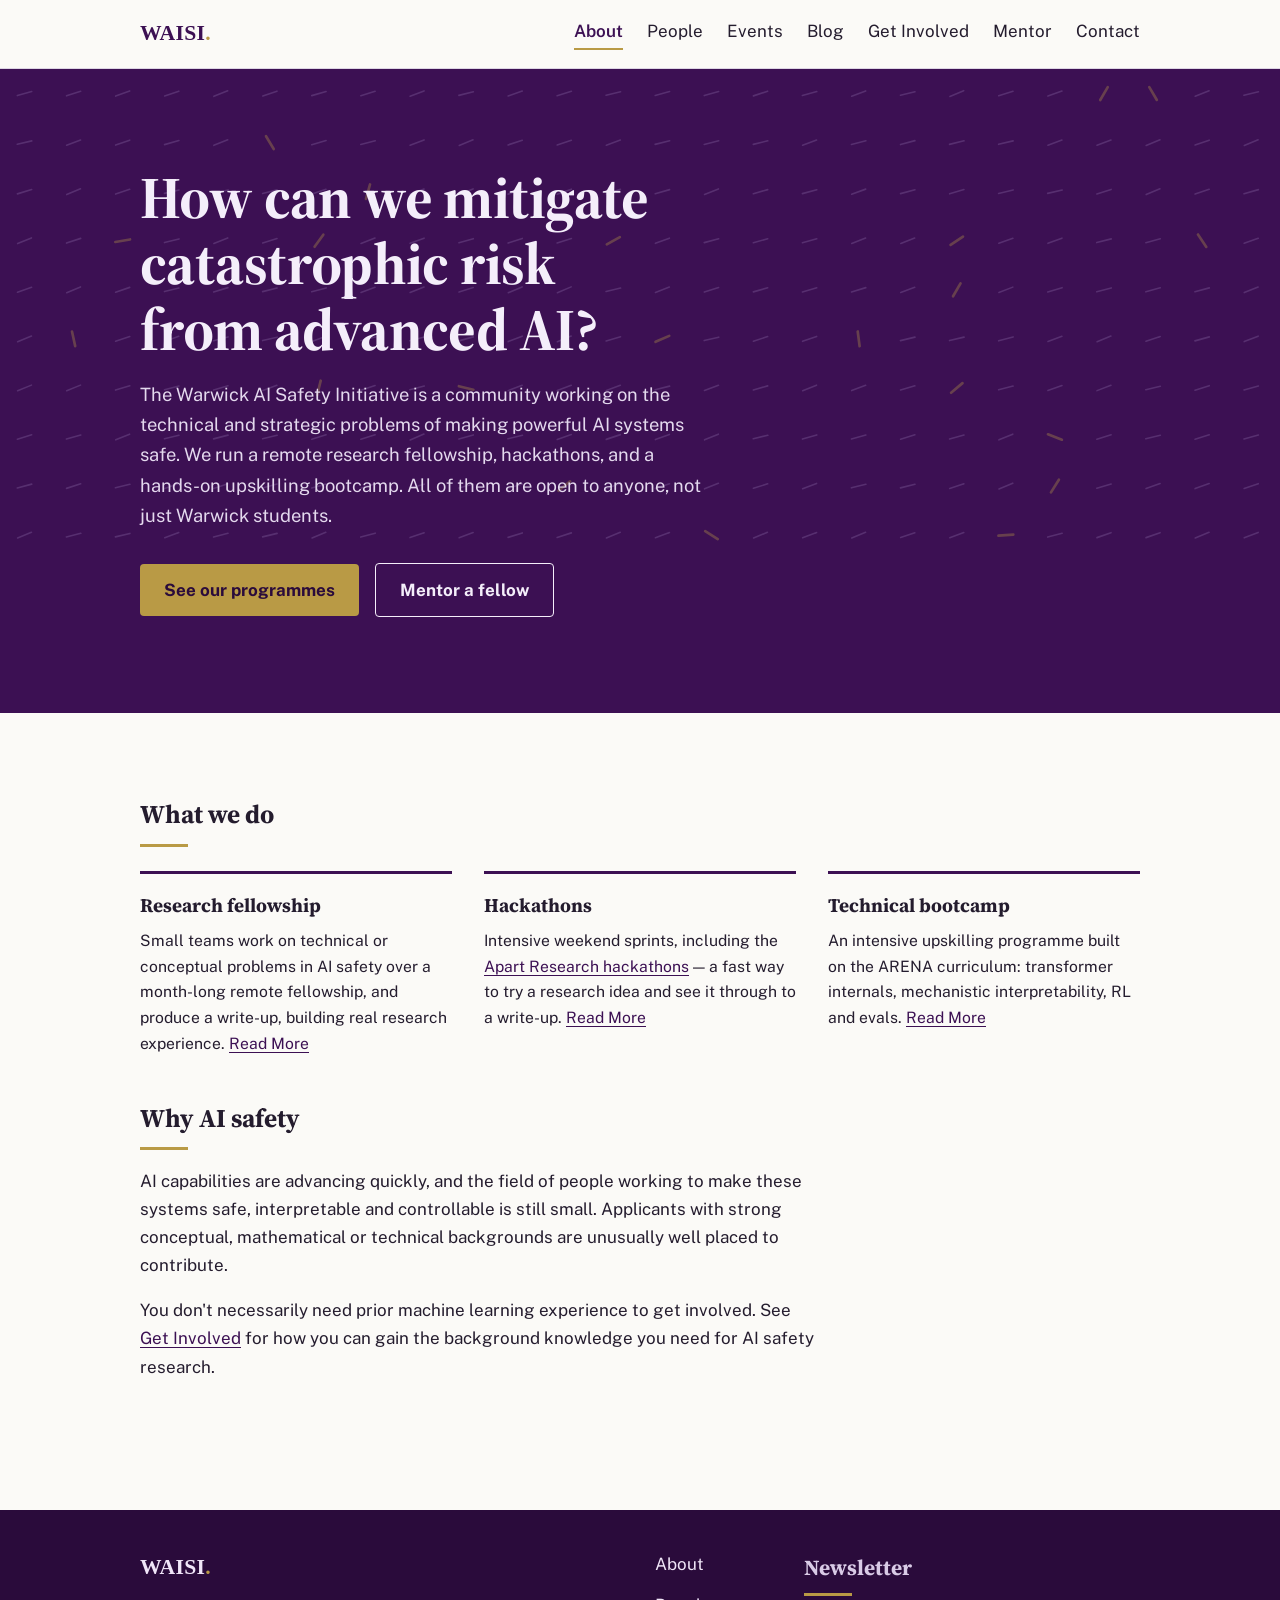
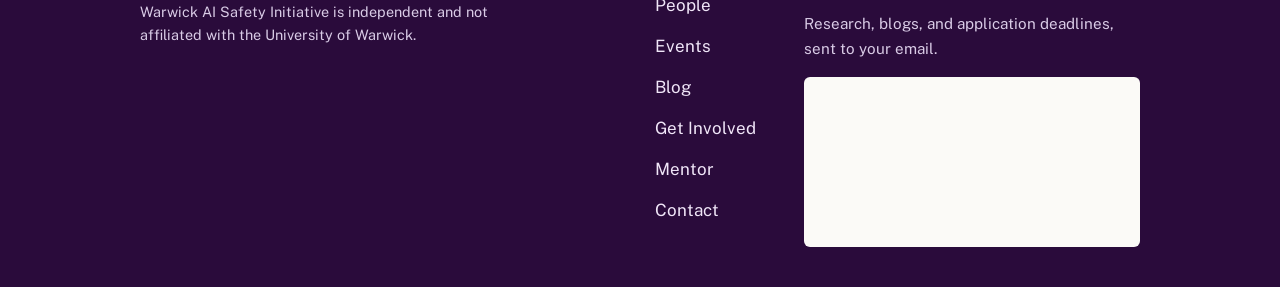
==== commit aaa95b9b: "Add files via upload" ====
--- a/index.html
+++ b/index.html
@@ -4,7 +4,7 @@
   <meta charset="UTF-8">
   <meta name="viewport" content="width=device-width, initial-scale=1.0">
   <title>Warwick AI Safety Initiative</title>
-  <meta name="description" content="WAISI is a Warwick-based community working on AI safety. We run a research fellowship, hackathons and a hands-on technical bootcamp.">
+  <meta name="description" content="WAISI is a community working on AI safety. We run a remote research fellowship, hackathons and a hands-on technical bootcamp, open to anyone, not just Warwick students.">
   <link rel="canonical" href="https://waisi.uk/">
 
   <!-- Link previews (Discord, WhatsApp, Substack, X). Update og:image if you
@@ -12,7 +12,7 @@
   <meta property="og:type" content="website">
   <meta property="og:site_name" content="Warwick AI Safety Initiative">
   <meta property="og:title" content="Warwick AI Safety Initiative">
-  <meta property="og:description" content="WAISI is a Warwick-based community working on AI safety. We run a research fellowship, hackathons and a hands-on technical bootcamp.">
+  <meta property="og:description" content="WAISI is a community working on AI safety. We run a remote research fellowship, hackathons and a hands-on technical bootcamp, open to anyone, not just Warwick students.">
   <meta property="og:url" content="https://waisi.uk/">
   <meta property="og:image" content="https://waisi.uk/images/og.png">
   <meta property="og:image:width" content="1200">
@@ -48,7 +48,7 @@
   <svg class="field" id="alignment-field" aria-hidden="true" preserveAspectRatio="xMidYMid slice"></svg>
   <div class="inner">
     <h1>How can we mitigate catastrophic risk from advanced AI?</h1>
-    <p>The Warwick AI Safety Initiative is a community working on the technical and strategic problems of making powerful AI systems safe. We run a research fellowship, hackathons, and a hands-on upskilling bootcamp.</p>
+    <p>The Warwick AI Safety Initiative is a community working on the technical and strategic problems of making powerful AI systems safe. We run a remote research fellowship, hackathons, and a hands-on upskilling bootcamp. All of them are open to anyone, not just Warwick students.</p>
     <a class="button" href="get-involved.html">See our programmes</a>
     <a class="button quiet" href="mentors.html">Mentor a fellow</a>
   </div>
@@ -59,7 +59,7 @@
   <div class="activities">
     <div class="activity">
       <h3>Research fellowship</h3>
-      <p>Small teams work on technical or conceptual problems in AI safety over a month-long fellowship, and produce a write-up, building real research experience. <a href="get-involved.html">Read More</a></p>
+      <p>Small teams work on technical or conceptual problems in AI safety over a month-long remote fellowship, and produce a write-up, building real research experience. <a href="get-involved.html">Read More</a></p>
     </div>
     <div class="activity">
       <h3>Hackathons</h3>
@@ -80,7 +80,7 @@
   <div class="inner">
     <div class="brand">
       <a class="wordmark wordmark-light" href="index.html">WAISI<span class="dot">.</span></a>
-      <p class="fine">Warwick AI Safety Initiative - not associated with the University of Warwick.</p>
+      <p class="fine">Warwick AI Safety Initiative is independent and not affiliated with the University of Warwick.</p>
     </div>
     <nav class="site-nav" aria-label="Footer">
       <a href="index.html">About</a>
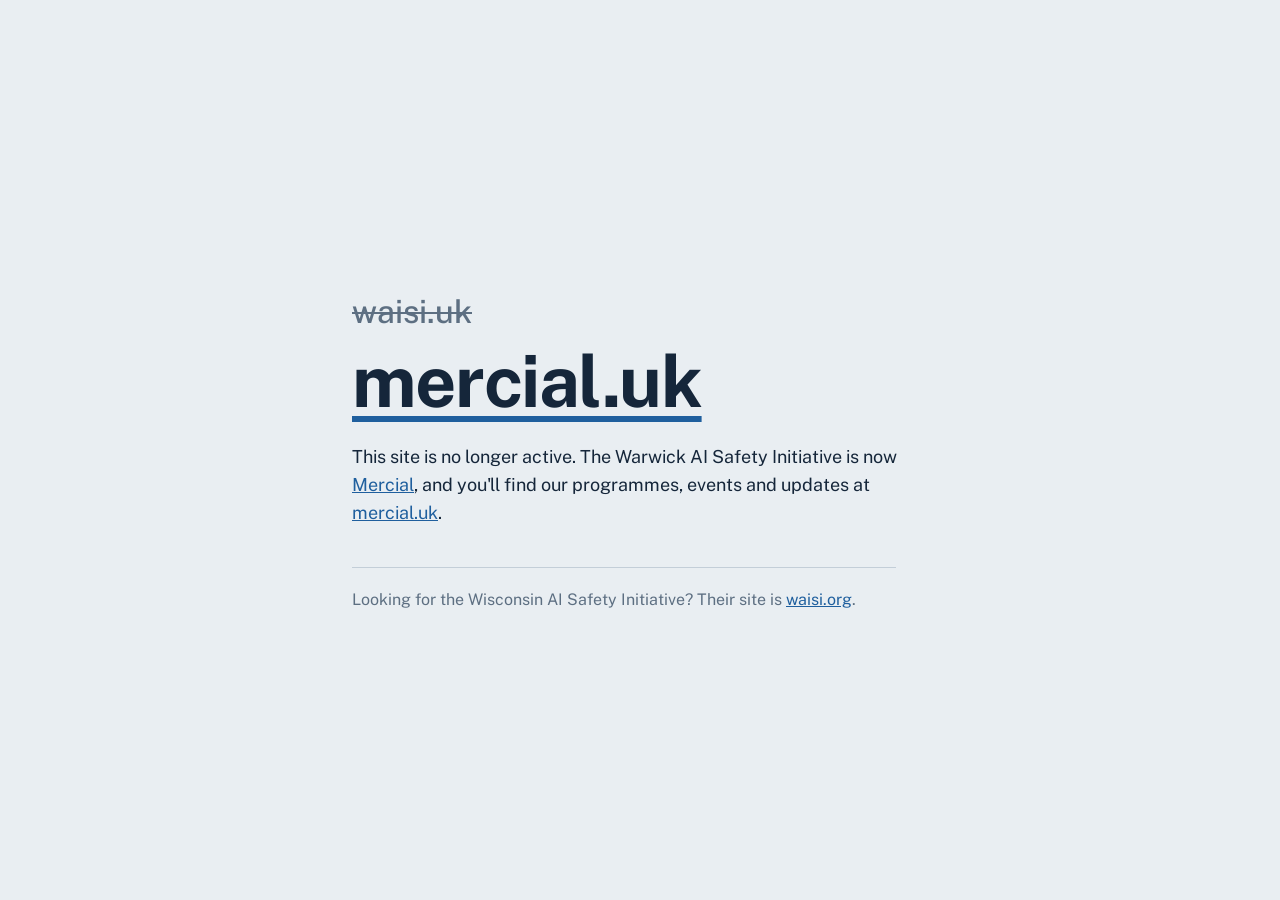
==== commit d6ad381e: "Add files via upload" ====
--- a/index.html
+++ b/index.html
@@ -1,184 +1,112 @@
 <!DOCTYPE html>
 <html lang="en-GB">
 <head>
-  <meta charset="UTF-8">
-  <meta name="viewport" content="width=device-width, initial-scale=1.0">
-  <title>Warwick AI Safety Initiative</title>
-  <meta name="description" content="WAISI is a community working on AI safety. We run a remote research fellowship, hackathons and a hands-on technical bootcamp, open to anyone, not just Warwick students.">
-  <link rel="canonical" href="https://waisi.uk/">
-
-  <!-- Link previews (Discord, WhatsApp, Substack, X). Update og:image if you
-       replace images/og.png. -->
-  <meta property="og:type" content="website">
-  <meta property="og:site_name" content="Warwick AI Safety Initiative">
-  <meta property="og:title" content="Warwick AI Safety Initiative">
-  <meta property="og:description" content="WAISI is a community working on AI safety. We run a remote research fellowship, hackathons and a hands-on technical bootcamp, open to anyone, not just Warwick students.">
-  <meta property="og:url" content="https://waisi.uk/">
-  <meta property="og:image" content="https://waisi.uk/images/og.png">
-  <meta property="og:image:width" content="1200">
-  <meta property="og:image:height" content="630">
-  <meta name="twitter:card" content="summary_large_image">
-
+  <meta charset="utf-8">
+  <meta name="viewport" content="width=device-width, initial-scale=1">
+  <title>We've moved to mercial.uk</title>
+  <meta name="description" content="The Warwick AI Safety Initiative is now Mercial. Visit mercial.uk.">
+  <meta name="robots" content="noindex, follow">
+  <link rel="canonical" href="https://mercial.uk/">
   <link rel="preconnect" href="https://fonts.googleapis.com">
   <link rel="preconnect" href="https://fonts.gstatic.com" crossorigin>
-  <link href="https://fonts.googleapis.com/css2?family=Public+Sans:wght@400;600;700&family=Source+Serif+4:opsz,wght@8..60,400;8..60,600;8..60,700&display=swap" rel="stylesheet">
-  <link rel="icon" type="image/svg+xml" href="logo.svg">
-  <link rel="apple-touch-icon" href="images/icon-180.png">
-  <link rel="stylesheet" href="style.css">
+  <link href="https://fonts.googleapis.com/css2?family=Public+Sans:wght@400;500;700&display=swap" rel="stylesheet">
+  <style>
+    :root {
+      --bg: #e9eef2;
+      --ink: #15263a;
+      --muted: #5d6f82;
+      --rule: #c3ced8;
+      --link: #1f5f9e;
+      --focus: #e0a526;
+    }
+    @media (prefers-color-scheme: dark) {
+      :root {
+        --bg: #101a25;
+        --ink: #e3ebf2;
+        --muted: #8c9cad;
+        --rule: #2a3a4b;
+        --link: #8cc0f0;
+      }
+    }
+
+    * { box-sizing: border-box; }
+
+    html, body { height: 100%; }
+
+    body {
+      margin: 0;
+      background: var(--bg);
+      color: var(--ink);
+      font-family: "Public Sans", -apple-system, BlinkMacSystemFont, "Segoe UI", Roboto, Helvetica, Arial, sans-serif;
+      font-size: 1.125rem;
+      line-height: 1.55;
+      display: grid;
+      place-items: center;
+      padding: 2rem 1.5rem;
+    }
+
+    main {
+      width: 100%;
+      max-width: 36rem;
+    }
+
+    .old {
+      margin: 0;
+      font-size: clamp(1.5rem, 5vw, 2rem);
+      font-weight: 500;
+      color: var(--muted);
+      text-decoration: line-through;
+      text-decoration-thickness: 2px;
+    }
+
+    .new {
+      margin: 0.1em 0 0;
+      font-size: clamp(2.75rem, 11vw, 4.5rem);
+      font-weight: 700;
+      line-height: 1.05;
+      letter-spacing: -0.02em;
+    }
+
+    .new a {
+      color: var(--ink);
+      text-decoration: underline;
+      text-decoration-color: var(--link);
+      text-decoration-thickness: 0.08em;
+      text-underline-offset: 0.12em;
+    }
+
+    .new a:hover { color: var(--link); }
+
+    p {
+      margin: 1.5rem 0 0;
+      max-width: 34em;
+    }
+
+    .aside {
+      margin-top: 2.5rem;
+      padding-top: 1.25rem;
+      border-top: 1px solid var(--rule);
+      font-size: 1rem;
+      color: var(--muted);
+    }
+
+    a { color: var(--link); }
+
+    a:focus-visible {
+      outline: 3px solid var(--focus);
+      outline-offset: 3px;
+      border-radius: 2px;
+    }
+  </style>
 </head>
 <body>
+  <main>
+    <p class="old" aria-hidden="true">waisi.uk</p>
+    <h1 class="new"><a href="https://mercial.uk/">mercial.uk</a></h1>
 
-<header class="site-header">
-  <div class="inner">
-    <a class="wordmark" href="index.html">WAISI<span class="dot">.</span></a>
-    <nav class="site-nav" aria-label="Main">
-      <a href="index.html" aria-current="page">About</a>
-      <a href="people.html">People</a>
-      <a href="events.html">Events</a>
-      <a href="https://waisiuk.substack.com">Blog</a>
-      <a href="get-involved.html">Get Involved</a>
-      <a href="mentors.html">Mentor</a>
-      <a href="contact.html">Contact</a>
-    </nav>
-  </div>
-</header>
+    <p>This site is no longer active. The Warwick AI Safety Initiative is now <a href="https://mercial.uk/">Mercial</a>, and you'll find our programmes, events and updates at <a href="https://mercial.uk/">mercial.uk</a>.</p>
 
-<section class="hero">
-  <!-- Decorative "alignment field": tick marks that mostly agree, a few that don't -->
-  <svg class="field" id="alignment-field" aria-hidden="true" preserveAspectRatio="xMidYMid slice"></svg>
-  <div class="inner">
-    <h1>How can we mitigate catastrophic risk from advanced AI?</h1>
-    <p>The Warwick AI Safety Initiative is a community working on the technical and strategic problems of making powerful AI systems safe. We run a remote research fellowship, hackathons, and a hands-on upskilling bootcamp. All of them are open to anyone, not just Warwick students.</p>
-    <a class="button" href="get-involved.html">See our programmes</a>
-    <a class="button quiet" href="mentors.html">Mentor a fellow</a>
-  </div>
-</section>
-
-<main>
-  <h2>What we do</h2>
-  <div class="activities">
-    <div class="activity">
-      <h3>Research fellowship</h3>
-      <p>Small teams work on technical or conceptual problems in AI safety over a month-long remote fellowship, and produce a write-up, building real research experience. <a href="get-involved.html">Read More</a></p>
-    </div>
-    <div class="activity">
-      <h3>Hackathons</h3>
-      <p>Intensive weekend sprints, including the <a href = "https://apartresearch.com/sprints">Apart Research hackathons</a> — a fast way to try a research idea and see it through to a write-up. <a href="get-involved.html">Read More</a></p>
-    </div>
-    <div class="activity">
-      <h3>Technical bootcamp</h3>
-      <p>An intensive upskilling programme built on the ARENA curriculum: transformer internals, mechanistic interpretability, RL and evals. <a href="get-involved.html">Read More</a></p>
-    </div>
-  </div>
-
-  <h2>Why AI safety</h2>
-  <p>AI capabilities are advancing quickly, and the field of people working to make these systems safe, interpretable and controllable is still small. Applicants with strong conceptual, mathematical or technical backgrounds are unusually well placed to contribute.</p>
-  <p>You don't necessarily need prior machine learning experience to get involved. See <a href="get-involved.html">Get Involved</a> for how you can gain the background knowledge you need for AI safety research.</p>
-</main>
-
-<footer class="site-footer">
-  <div class="inner">
-    <div class="brand">
-      <a class="wordmark wordmark-light" href="index.html">WAISI<span class="dot">.</span></a>
-      <p class="fine">Warwick AI Safety Initiative is independent and not affiliated with the University of Warwick.</p>
-    </div>
-    <nav class="site-nav" aria-label="Footer">
-      <a href="index.html">About</a>
-      <a href="people.html">People</a>
-      <a href="events.html">Events</a>
-      <a href="https://waisiuk.substack.com">Blog</a>
-      <a href="get-involved.html">Get Involved</a>
-      <a href="mentors.html">Mentor</a>
-      <a href="contact.html">Contact</a>
-    </nav>
-
-    <div class="newsletter">
-      <h2>Newsletter</h2>
-      <p>Research, blogs, and application deadlines, sent to your email.</p>
-      <iframe src="https://waisiuk.substack.com/embed" title="Subscribe to the WAISI newsletter" loading="lazy" scrolling="no"></iframe>
-    </div>
-
-  </div>
-</footer>
-
-<script>
-/* Hero tick-mark field. Marks near the pointer turn gold and rotate,
-   then ease back when it moves away. Decorative only. */
-(function () {
-  var svg = document.getElementById("alignment-field");
-  var hero = document.querySelector(".hero");
-  if (!svg || !hero) return;
-
-  var W = 1200, H = 480, gap = 46, len = 14;
-  var GOLD = "#b99a45", MUTED = "#8a6aa6";
-  var TOUCH = 42;        /* marks this close to the pointer always react (SVG units) */
-  var RADIUS = 120;      /* a few "keen" marks also react out to this distance */
-  var KEEN = 0.18;       /* fraction of marks that are keen */
-  var EXTRA_TURN = 38;   /* max additional rotation in degrees */
-
-  svg.setAttribute("viewBox", "0 0 " + W + " " + H);
-  var ns = "http://www.w3.org/2000/svg";
-  var marks = [];
-
-  for (var y = gap / 2; y < H; y += gap) {
-    for (var x = gap / 2; x < W; x += gap) {
-      var stray = Math.random() < 0.07;
-      var angle = stray ? Math.random() * 180 : -18 + (Math.random() * 10 - 5);
-      var line = document.createElementNS(ns, "line");
-      line.setAttribute("x1", -len / 2); line.setAttribute("y1", 0);
-      line.setAttribute("x2", len / 2);  line.setAttribute("y2", 0);
-      line.style.stroke = stray ? GOLD : MUTED;
-      line.style.strokeWidth = stray ? 2.5 : 1.5;
-      line.setAttribute("stroke-linecap", "round");
-      line.style.transform = "translate(" + x + "px," + y + "px) rotate(" + angle + "deg)";
-      line.style.transition = "transform .35s ease, stroke .5s ease, stroke-width .5s ease";
-      svg.appendChild(line);
-      marks.push({ el: line, x: x, y: y, angle: angle, stray: stray, keen: Math.random() < KEEN });
-    }
-  }
-
-  if (window.matchMedia("(prefers-reduced-motion: reduce)").matches) return;
-
-  var pt = svg.createSVGPoint(), raf = null, pending = null;
-
-  function apply(e) {
-    pt.x = e.clientX; pt.y = e.clientY;
-    var ctm = svg.getScreenCTM();
-    if (!ctm) return;
-    var p = pt.matrixTransform(ctm.inverse());
-    for (var i = 0; i < marks.length; i++) {
-      var m = marks[i];
-      var d = Math.hypot(m.x - p.x, m.y - p.y);
-      var reach = m.keen ? RADIUS : TOUCH;
-      if (d < reach) {
-        var t = 1 - d / reach;
-        m.el.style.transform = "translate(" + m.x + "px," + m.y + "px) rotate(" + (m.angle + t * EXTRA_TURN) + "deg)";
-        m.el.style.stroke = GOLD;
-        m.el.style.strokeWidth = 2.5;
-      } else if (!m.stray) {
-        m.el.style.transform = "translate(" + m.x + "px," + m.y + "px) rotate(" + m.angle + "deg)";
-        m.el.style.stroke = MUTED;
-        m.el.style.strokeWidth = 1.5;
-      }
-    }
-  }
-
-  hero.addEventListener("pointermove", function (e) {
-    pending = e;
-    if (raf) return;
-    raf = requestAnimationFrame(function () { raf = null; if (pending) apply(pending); });
-  });
-
-  hero.addEventListener("pointerleave", function () {
-    for (var i = 0; i < marks.length; i++) {
-      var m = marks[i];
-      m.el.style.transform = "translate(" + m.x + "px," + m.y + "px) rotate(" + m.angle + "deg)";
-      m.el.style.stroke = m.stray ? GOLD : MUTED;
-      m.el.style.strokeWidth = m.stray ? 2.5 : 1.5;
-    }
-  });
-})();
-</script>
-
+    <p class="aside">Looking for the Wisconsin AI Safety Initiative? Their site is <a href="https://waisi.org/">waisi.org</a>.</p>
+  </main>
 </body>
 </html>
